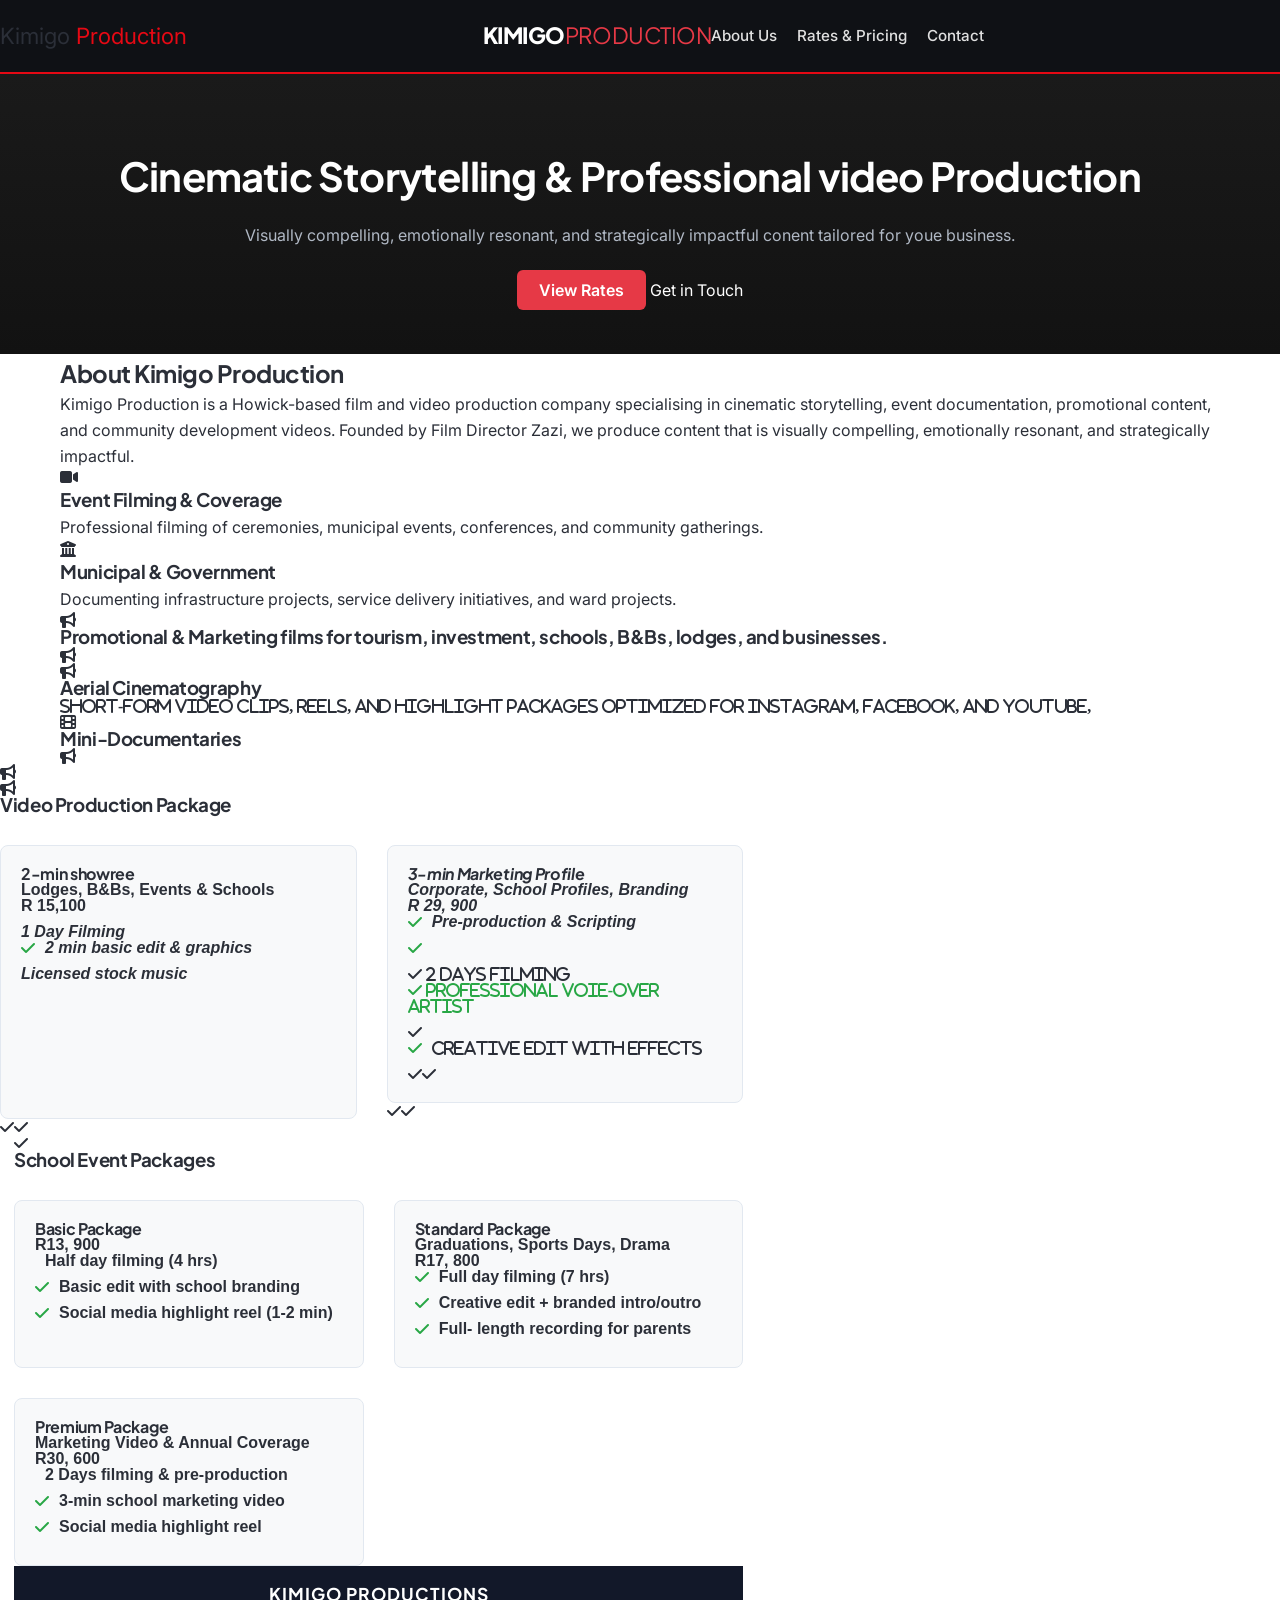
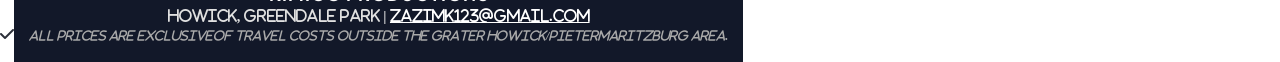
==== index.html @ 93d57f3b "initial commit" ====
<! DOCTYPE html>
<html lang="eng">
<head>
    <meta charset="UTF-8">
	<meta name="viewpoint" content="width=device-width, initial-scale=1.0">
	<title>Kimigo Production Film & Video Services</title>
	<!-- Google Fonts & Font Awesome Icons -->
	<link href="https://fonts.googleapis.com/css2?family=Inter:wght@300;400;600;700&family=Plus+Jakarta+Sans:wght@600;700;800&display=swap" rel="stylesheet">

	<link rel="stylesheet" href="https://cdnjs.cloudflare.com/ajax/libs/font-awesome/6.4.0/css/all.min.css">
	<link rel="stylesheet" href="style.css">
</head>
<body>

	<!-- Header / Navigation -->
	<header class="navbar">
		<div class"logo">
			<a href="index.html" style="color: color:#fff; font-weight; font-size:1.4rem; text-decoration:none;">Kimigo <span style="color:#e50914;">Production</span</a>
		</div>
		<div class="container nav-container">
			<a href="#" class="logo">KIMIGO<span>PRODUCTION</span></a>
			<nav>
				<ul class="nav-links">
					<li><a href="#about">About Us</a></li>
					<li><a href="rates.html">Rates & Pricing</a></li>
					<li><a href="#contact.html">Contact</a></li>
				</ul>
			</nav>
		</div>
	</header>
	<!-- HERO SECTION -->
	<section class="hero-section">
		<div class="container hero-content">
			<h1>Cinematic Storytelling & Professional video Production</h1>
			<p>Visually compelling, emotionally resonant, and strategically impactful conent tailored for youe business.</p>
			<div class="hero-btns">
				<a href="#pricing" class="btn-primary">View Rates</a>
				<a href="#contant" class="btn-secondary">Get in Touch</a>
			</div>
		</div>
	</section>
	
	<!-- 1. ABOUT SECTION (Company Intro & Capabilities) -->
	<section id="about" class="about-section">
		<div class="container">
			<div class="about-header">
				<h2>About Kimigo Production</h2>
				<p class="lead">Kimigo Production is a Howick-based film and video production company specialising in cinematic storytelling, event documentation, promotional content, and community development videos. Founded by Film Director Zazi, we produce content that is visually compelling, emotionally resonant, and strategically impactful.</p>
			</div>
			
			<div class="capabilities-grid">
				<div class="cap-card">
				<i class ="fa-solid fa-video"></i>
				<h3>Event Filming & Coverage</h3>
				<p>Professional filming of ceremonies, municipal events, conferences, and community gatherings.</p>
			</div>
			<div class="cap-card">
				<i class="fa-solid fa-building-columns"></i>
				<h3>Municipal & Government</h3>
				<p>Documenting infrastructure projects, service delivery initiatives, and ward projects.</p>
			</div>
			<div class="cap-card">
				<i class="fa-solid fa-bullhorn"</i>
				<h3>Promotional & Marketing films for tourism, investment, schools, B&Bs, lodges, and businesses.</p>
			</div>
			<div class="cap-card">
				<i class="fa-solid fa-drone"></i>
				<h3>Aerial Cinematography</h3>
				<p>Short-form video clips, reels, and highlight packages optimized for Instagram, Facebook, and YouTube,</p>
			</div>
			<div class="cap-card">
				<i class="fa-solid fa-film"></i>
				<h3>Mini-Documentaries</h3>
				<p<Storytelling content highlighting community initiative, causes, and organisations.</p>
			</div>
			</div>
		</div>
	</section>
	
	
		
		<!-- Video Production Packages -->
		<div class="pricing-category">
		<h3>Video Production Package</h3>
		<div class="package-grid">
			<div class="pkg-card">
				<h4>2-min showree</h4>
				<p class="pkg-subtitle">Lodges, B&Bs, Events & Schools</p>
				<p class="pkg-price">R 15,100</p>
				<ul>
					<li><i class"fa-solid fa check"></li> 1 Day Filming</li>
					<li><i class="fa-solid fa-check"></i> 2 min basic edit & graphics</li>
					</li><i class"fa-solid fa-check"></i> Licensed stock music</li>
				</ul>
			</div>
			
			<div class="pkg-card featured">
				<span class="badge">Popular</span>
				<h4>3-min Marketing Profile</h4>
				<p class="pkg-subtitle">Corporate, School Profiles, Branding</p>
				<p class="pkg-price">R 29, 900</p>
				<ul>
					<li><i class="fa-solid fa-check"></i> Pre-production & Scripting</li>
					<li><i class="fa-solid fa-check"></li> 2 Days Filming</li>
					<li><i class="fa solid fa-check"</i> Professional voie-over artist</li>
					<li><i class="fa solid fa-check"></i> Creative edit with effects</li>
				</ul>
			</div>
		</div>
		</div>
		
		<!-- School Packages -->
		<div class="pricing-category">
			<h3>School Event Packages</h3>
			<div class="package-grid">
				<div class="pkg-card">
				<h4>Basic Package</h4>
				<p class="pkg-subtitle"Assemblies, Prize-givings, concerts</p>
				<p class="pkg-price">R13, 900</p>
				<ul>
					<li><i class"fa-solid fa-check"></i> Half day filming (4 hrs)</li>
					<li><i class="fa-solid fa-check"></i> Basic edit with school branding</li>
					<li><i class="fa-solid fa-check"></i> Social media highlight reel (1-2 min)</li>
				</ul>
			</div>
			<div class="pkg-card">
				<h4>Standard Package</h4>
				<p class="pkh-subtitle">Graduations, Sports Days, Drama</p>
				<p class="pkg-price">R17, 800</p>
				<ul>
					<li><i class="fa-solid fa-check"></i> Full day filming (7 hrs)</li>
					<li><i class="fa-solid fa-check"></i> Creative edit + branded intro/outro</li>
					<li><i class="fa-solid fa-check"></i> Full- length recording for parents</li>
				</ul>
			</div>
			<div class="pkg-card">
				<h4>Premium Package</h4>
				<p class="pkg-subtitle">Marketing Video & Annual Coverage</p>
				<p class="pkg-price">R30, 600</p>
				<ul>
					<li><i class"fa-solid fa-check"></i>2 Days filming & pre-production</li>
					<li><i class="fa-solid fa-check"></i> 3-min school marketing video</li>
					<li><i class="fa-solid fa-check"></i> Social media highlight reel</li>
				</ul>
			</div>
		</div>
		</div>
		
		</div>
	</section>
	
	<footer>
		<footer class="site-footer">
			<div class="footer-container">
				<h3 class="footer-title">KIMIGO PRODUCTIONS</h3>
				<p class="footer-details">Howick, Greendale Park | <a href="mailto:zazimk123@gmail.com">zazimk123@gmail.com</a></p>
				<p class="footer-disclaimer">
					<em>All prices are exclusiveof travel costs outside the grater Howick/Pietermaritzburg area.</em>
				</p>
			</div>
	</footer>
	<script>
	<!-- Javascript -->
	// Get modal elements
	const modal = document.getElementById("contactModal");
	const btn = document.getElementById("contactBtn");
	const closeBtn = document.getElementById("closeBtn");
	
	// Open modal on click
	btn.addEventListener("click", function(event) {
		event.preventDefault(); // Prevent default link action
		modal.style.display = "block";
	});
	
	// Close moda when clicking (X)
	closeBtn.addEventListener("click", function() {
		modal.style.display = "none";
	});
	
	// Close modal when clicking anywhere outside the modal content box
	window.addEventListener("click", function(event) {
		if (event.target ===modal) {
			modal.style.display = "none";
		}
	});
	</script>
	<script>
	<!-- trigger button / link in navigation -->
	<div id="contactModal" class="modal">
		<div class="modal-content">
			<span class"close-btn" id="closeBtn">&times;</span>
			
			<h2>Get in Touch</h2>
			<p>Ready to bring your
	

	
</body>
</html>
---- style.css ----
/*============================================================================
  GLOBAL STYLES & FONTS
  ============================================================================*/
:root {
	--bg-dark: #0f1115;
	--bg-light: #f8f9fa;
	--text-main: #2b2f38;
	--text-muted: #6c757d;
	--primary-color: #e63946;
	--primary-hover: #c82333;
	--border-color: #e2e8f0;
}
* {
	margin: 0;
	padding: 0;
	box-sizing: border-box;
}
body {
	font-family: 'Inter', -apple-system, BlinkMacSystemFont, "Segeo UI", Roboto, sans-serif;
	color: var(--text-main);
	background-color: #ffffff;
	line-height: 1.6;
	text-transform: none !important; /* Fixes forced ALL-CAPS font issue */
}
h1, h2, h3, h4, .logo {
	font-family: 'Plus Jakarta Sans', sans-serif;
	letter-spacing: -0.02em;
	text-transform: none !important;
}
p, li, td, input, textarea, button {
	text-transform: none !important;
}
ul {
	list-style: none; /* Removes standard browser bullet points */
	pedding-left: 0;
}
.container {
	max-width: 1200px;
	margin: 0 auto;
	padding: 0 20px;
}
a {
	text-decoration: none;
	color: inherit;
}

/*=======================================================================
  HEADER & NAVIGATION
  
=======================================================================*/
header {
	background-color: #1a1a1a;
	padding: 18px 40px;
	border-bottom: 2px solid #e50914;
	position: sticky;
	top: 0;
	z-index: 100;
	display: flex;
	justify-content: space-between;
	align-items: center;
}
nav ul {
	list-style: none;
	margin: 0;
	padding: 0;
	display: flex;
	gap: 30px;
}
nav a {
	color: #ffffff;
	text-decoration: none;
	font-weight: bold;
	font-size: 1.1rem;
	transition: color 0.3s ease;
}
.navbar {
	background-color: var(--bg-dark);
	position: sticky;
	top: 0;
	z-index: 100;
	padding: 18px 0;
}
nav a hover, nav a.active {
	color: #e50914;
}
.nav-container {
	display: flex;
	justify-content: space-between;
	align-items: center;
}
.logo {
	font-size: 1.4rem;
	font-weight: 800;
	color: #ffffff;
}
.logo span {
	color: var(--primary-color);
	font-weight: 400;
}
.nav-links {
	display: flex;
	list-style: none;
	gap: 20px;
}
.nav-links a {
	color: #e0e0e0;
	font-weight: 500;
	font-size: 0.95rem;
}
.nav-links a:hover {
	color: var(--primary-color);
}
.btn-primary {
	background-color: var(--primary-color);
	color: #ffffff !important;
	padding: 10px 22px;
	border-radius: 6px;
	font-weight: 600;
}
/*==============================================
  HERO SECTION & VALUE SECTIONS
  ==============================================*/
.hero-section {
	background: linear-gradient(180deg, #1a1a1a 0%, #121212 100%);
	color: #ffffff;
	padding: 70px 30px 50px 10px;
	text-align: center;
}
.hero-section h1 {
	font-size: 2.8rem;
	color: #ffffff;
	margin-bottom: 15px;
}
.here-section p {
	font-size: 1.2rem;
	color: #aaa;
	max-width: 600px;
	margin: 0 auto 30 auto;
}
.hero-content h1 {
	font-size: 2.5rem;
	margin-bottom: 15px;
}
.hero-content p {
	color: #b0b8c4;
	font-sized: 1.1rem
	margin-bottom: 25px;
}
.hero-btns {
	margin-top: 30px;
}
.scroll-btn {
	display: inline-block;
	background-color: transparent;
	color: #e50914;
	border: 2px solid #e50914;
	padding: 10px 22px;
	text-decoration: none;
	font-weight: bold;
	transition: all 0.3s ease;
}
.stroll-btn:hover {
	background-color: #e50914;
	color: #ffffff;
}
.value-section {
	max-width: 1100px;
	margin: 60px auto;
	padding: 0 20px;
	display: flex;
	flex-wrap: wrap;
	gap: 20px;
	justify-content: center;
}

/*==================================================
  TABLES & CARDS
  ==================================================*/
.pricing-section {
	padding: 700px 0;
	background-color: var(--bg-light);
}
.table-wrapper {
	backgound: #ffffff;
	border-radius: 8px;
	overflow: hidden;
	border: 1px solid var(--border-color)
	margin-top: 20px;
	box-shadow: 0 10px 30px rgba(0,0,0,0.05)
}
.pricing-table {
	width: 100%
	border-collapse: collapse;
	text-align: left;
}
.pricing-table th {
	background-color: var(--bg-dark);
	color: #ffffff;
	padding: 16px 20px;
	font-weight: 600;
}
.pricing-table td {
	padding: 14px 18px;
	border-bottom: 1px solid var(--border-color);
}
.package-grid {
	display: grid;
	grid-template-columns: repeat(auto-fit, minmax(300px, 1fr));
	gap: 30px;
	margin-top: 30px;
}
.pkg-card {
	font-family: Arial;
	border: 1px solid var(--border-color);
	border-radius: 8px;
	padding: 20px;
	background-color: var(--bg-light);
	color: var(--text-main)
}
.pkg-card ul li {
	display: flex;
	align-items: center;
	gap: 10px;
	margin-bottom: 10px;
}
.pkg-card ul li i {
	color: #28a745;
}
.contact-form {
	display: flex;
	flex-direction: column;
	gap: 20px;
	margin-top: 20px;
}
.contact-form input,
.contact-form textarea {
	width: 100%;
	padding: 14px 18px;
	border: 1px solid var(--border-color);
	border-radius: 6px;
	font-family: inherit;
	font-sized: 0.95rem;
	transition: var(--transition-fast);
}
.contact-form input:focus,
.contact-form text area:focus {
	outline: none;
	border-color: var(--primary-color);
	box-shadow: 0 0 0 3px rgba(230, 57, 70, 0.15);
}
/*=====================================================
  FOOTER
  =====================================================*/
.site-footer {
	background-color: #121829; /* Dark navy background matching the document */
	color: #ffffff;
	text-align: center;
	padding: 20px 15px;
	width: 100%;
}
.footer-container {
	max-width: 900px;
	margin: 0 auto;
}
.footer-title {
	font-weight: 700;
	font-size: 1.1rem;
	letter-spacing: 1px;
	margin-bottom: 6px;
	text-transform: uppercase;
	color: #ffffff;
}
.footer-details {
	font-size: 0.9rem;
	margin-bottom: 6px;
	color: #e0e0e0;
}
.footer-details a {
	color: #ffffff;
	text-decoration: underline;
}
.footer-disclaimer {
	font-size: 0.75rem;
	color: #aaaaaa;
	margin: 0;
}
*/ Modal Background Overlay */
.modal {
	display: none; /* hidden by default */
	position: fixed;
	z-index: 1000;
	left: 0;
	top: 0;
	width: 100%;
	height: 100%;
	background-color: rgba(0, 0, 0, 0.7);
	overflow: auto;
}
/* Modal Content Box */
.modal-content {
	background-color: #ffffff;
	margin: 5% auto;
	border-radius: 8px;
	width: 90%;
	max-width: 500px;
	position: relative;
	box-shadow: 0 5px 15px rgba(0, 0, 0, 0.3);
	color: #333333;
}
/* Close Button (X) */
.close-btn {
	position: absolute;
	right: 15px;
	top: 10px;
	font-size: 28px;
	font-weight: bold;
	color: #aaa;
	cursor: pointer;
}

.close-btn:hover {
	color: #000;
}

/* Form Layout Styles */
.form-group {
	display: block;
	margin-bottom: 15px;
	font-weight: bold;
}

.form-group input,
.form-group select,
.form-group textarea {
	width: 100%;
	padding: 8px;
	box-sizing: border-box;
	border: 1px solid #ccc;
	border-raidus: 4px;
}

.summit-btn {
	background-color: #007bff;
	color: white;
	padding: 10px 15px;
	border-radius: 4px;
	cursor: pointer;
	width: 100%;
	font-size: 16px;
}

.submit-btn:hover {
	background-color: #0056b3;
}
/*=========================================
  CONTACT PAGE STYLES
  =========================================*/
  
 /* Main Cointainer Layout */
.contact-container {
	width: 100%;
	margin: 40px auto;
	padding: 30px;
	background-color: #1a1a1a;
	border-radius: 10px;
	box-shadow: 0 4px 15px rgba(0, 0, 0, 0.5);
	color: #ffffff;
}

.contact-container p {
	color: #ccc;
	font-size: 1rem;
	margin-bottom: 25px;
}

/* Company Information Box */
.company-info {
	background-color: #262626;
	padding: 20px;
	border-radius: 8px;
	margin-bottom: 30px;
	border-left: 4px solid #e50914;
}

.company-info h2 {
	font-size: 1.4rem;
	margin-top: 0;
	margin-bottom: 12px;
	color: #fff;
}
.company-info p {
	margin: 8px 0;
	color: #ddd;
}
.form-group {
	margin-bottom: 20px;
}
.form-group label {
	display: block;
	margin-bottom: 8px;
	font-weight: 600;
	color: #ddd;
}

.form-group input,
.form-group select,
.form-group textarea {
	width: 100%;
	padding: 12px;
	background-color: #333333;
	border: 1px solid #444444;
	border-radius: 5px;
	color: #ffffff;
	font-size: 1rem;
	box-sizing: border-box;
}
.form-group input:focus,
.form-group select:focus,
.form-group text:focus {
	outline: none;
	border-color: #e50914;
	background-color: #3d3d3d;
}

/* Submit Button */
.contact-form button[type="submit"] {
	background-color: #e50914;
	color: #ffffff;
	padding: 12px 25px;
	border: none;
	border-radius: 5px;
	font-size: 1rem;
	font-weight: bold;
	cursor: pointer;
	transition: background-color 0.3s ease;
	width: 100%;
}
.contact-form button[type="submit"]: hover {
	background-color: #b20710;
}
/*=========================================
  RATES & PRICING PAGE STYLES
  =========================================*/
.pricing-container {
	width: 100%;
	margin: 40px auto;
	padding: 0 20px;
	text-align: center;
	color: #ffffff
	box-sizing: border-box
}
.pricing-container h1 {
	font-size: 2.5rem;
	margin-bottom: 5px;
}
.pricing-container .subtitle {
	color: #aaa;
	margin-bottom: 40px;
}
/*Pricing Grid Layout */
.pricing-grid {
	display: flex;
	flex-wrap: wrap;
	gap: 25px;
	justify-content: center;
}
/* Pricing Cards */
.price-card {
	background-color: #1a1a1a;
	border: 1px solid #333;
	border-radius: 10px;
	padding: 30px 20px;
	width: 300px;
	position: relative;
	display: flex;
	flex-direction: column;
	justify-content: space-between;
	transition: transform 0.3s ease, border-color 0.3s ease;
}
.price-card:hover {
	transform: translateY(-8px);
	border-color: #e50914;
}
.price-card.featured {
	border: 2px solid £e50914;
	background-color: #222222;
}
.badge {
	position: absolute;
	top: -12px;
	left: 50%;
	transform: translateX(-50%);
	background-color: #e50914;
	color: #fff;
	padding: 4px 12px;
	font-size: 0.8rem;
	font-weight: bold;
	border-radius: 12px;
	text-transform: uppercase;
}
.price-card .price {
	font-size: 2rem;
	font-weight: bold;
	color: #e50914
	margin-bottom: 15px;
}
.price-card .price {
	font-size: 2rem;
	font-weight: bold;
	color: #e50914;
	margin-bottom: 20px;
}
.price-card ul {
	list-style: none;
	padding: 0;
	margin: 0 0 25px 0;
	text-align: left;
}
.price-card ul li {
	padding: 8px 0;
	border-bottom: 1px solid #2a2a2a;
	color: #ccc;
	font-size: 0.95rem;
}
.price-card ul li:last-child {
	border-bottom: none;
}
/* Card Button */
.price-card .btn {
	display: inline-block;
	background-color: #e50914;
	color: #fff;
	text-decoration: none;
	padding: 10px 20px;
	border-radius: 5px;
	font-weight: bold;
	transition: background-color 0.3s ease;
}
.price-card .btn:hover {
	background-color: £b20710;
}
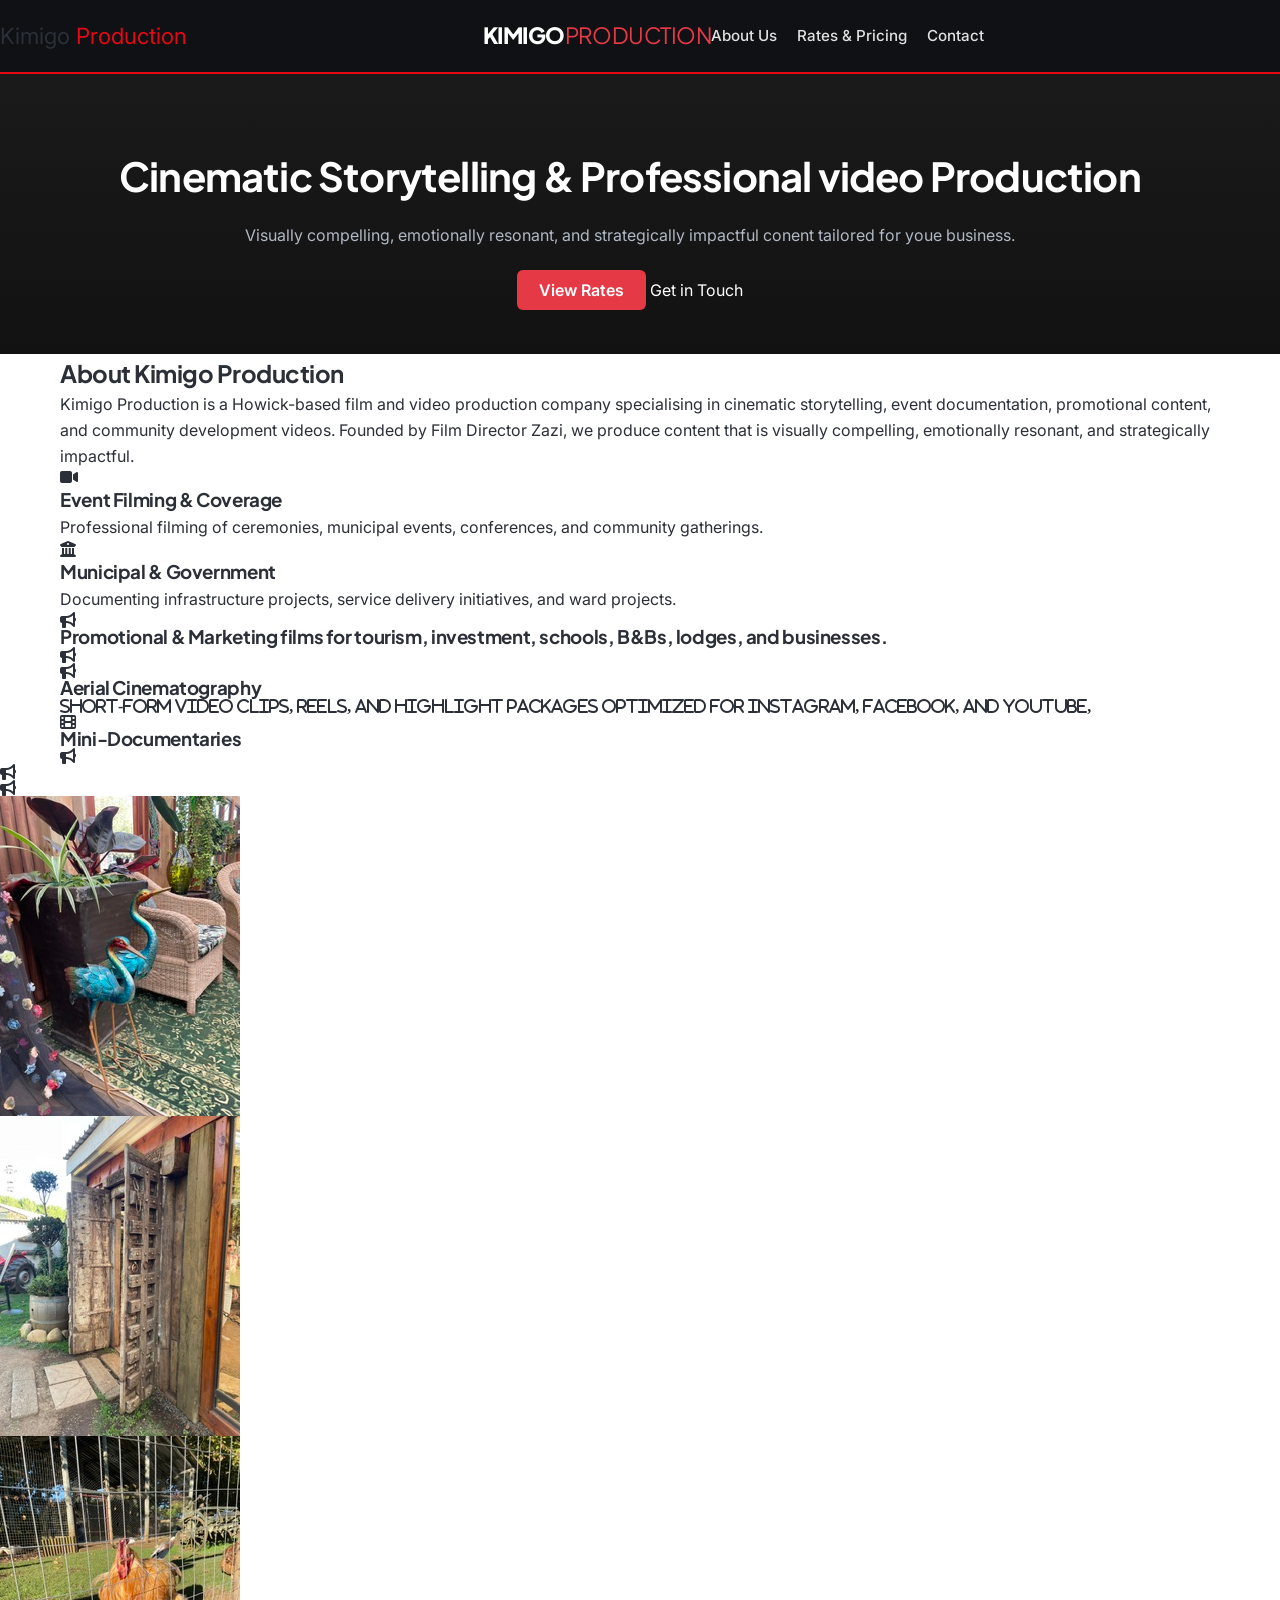
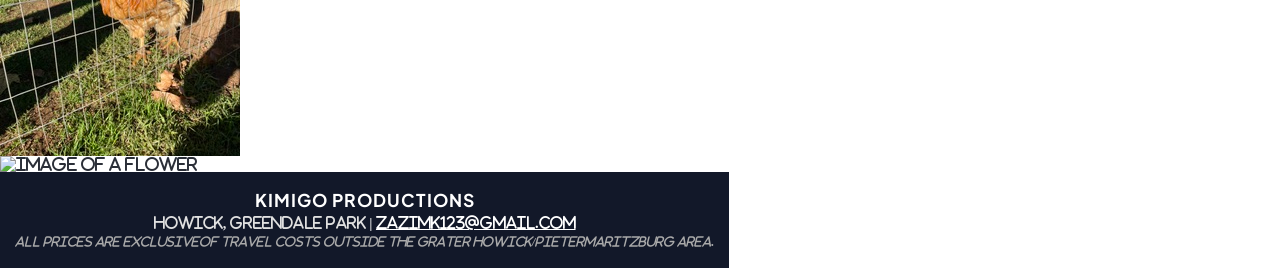
==== commit 623aff0e: "initial" ====
--- a/index.html
+++ b/index.html
@@ -77,78 +77,20 @@
 		</div>
 	</section>
 	
-	
-		
-		<!-- Video Production Packages -->
-		<div class="pricing-category">
-		<h3>Video Production Package</h3>
-		<div class="package-grid">
-			<div class="pkg-card">
-				<h4>2-min showree</h4>
-				<p class="pkg-subtitle">Lodges, B&Bs, Events & Schools</p>
-				<p class="pkg-price">R 15,100</p>
-				<ul>
-					<li><i class"fa-solid fa check"></li> 1 Day Filming</li>
-					<li><i class="fa-solid fa-check"></i> 2 min basic edit & graphics</li>
-					</li><i class"fa-solid fa-check"></i> Licensed stock music</li>
-				</ul>
-			</div>
-			
-			<div class="pkg-card featured">
-				<span class="badge">Popular</span>
-				<h4>3-min Marketing Profile</h4>
-				<p class="pkg-subtitle">Corporate, School Profiles, Branding</p>
-				<p class="pkg-price">R 29, 900</p>
-				<ul>
-					<li><i class="fa-solid fa-check"></i> Pre-production & Scripting</li>
-					<li><i class="fa-solid fa-check"></li> 2 Days Filming</li>
-					<li><i class="fa solid fa-check"</i> Professional voie-over artist</li>
-					<li><i class="fa solid fa-check"></i> Creative edit with effects</li>
-				</ul>
-			</div>
+	<section class="about-photos">
+		<div class="photo-block">
+			<img src="image0.jpeg" alt="image of bird statues">
 		</div>
+		<div class="photo-block">
+			<image src="image1.jpeg" alt="image of wooden door">
+		</div>
+		<div class="photo-block">
+			<img src="image2.jpeg" alt="image of a chicken">
+		</div>
+		<div class="photo-block">
+			<img src="imgage3.jpeg" alt="image of a flower">
 		</div>
 		
-		<!-- School Packages -->
-		<div class="pricing-category">
-			<h3>School Event Packages</h3>
-			<div class="package-grid">
-				<div class="pkg-card">
-				<h4>Basic Package</h4>
-				<p class="pkg-subtitle"Assemblies, Prize-givings, concerts</p>
-				<p class="pkg-price">R13, 900</p>
-				<ul>
-					<li><i class"fa-solid fa-check"></i> Half day filming (4 hrs)</li>
-					<li><i class="fa-solid fa-check"></i> Basic edit with school branding</li>
-					<li><i class="fa-solid fa-check"></i> Social media highlight reel (1-2 min)</li>
-				</ul>
-			</div>
-			<div class="pkg-card">
-				<h4>Standard Package</h4>
-				<p class="pkh-subtitle">Graduations, Sports Days, Drama</p>
-				<p class="pkg-price">R17, 800</p>
-				<ul>
-					<li><i class="fa-solid fa-check"></i> Full day filming (7 hrs)</li>
-					<li><i class="fa-solid fa-check"></i> Creative edit + branded intro/outro</li>
-					<li><i class="fa-solid fa-check"></i> Full- length recording for parents</li>
-				</ul>
-			</div>
-			<div class="pkg-card">
-				<h4>Premium Package</h4>
-				<p class="pkg-subtitle">Marketing Video & Annual Coverage</p>
-				<p class="pkg-price">R30, 600</p>
-				<ul>
-					<li><i class"fa-solid fa-check"></i>2 Days filming & pre-production</li>
-					<li><i class="fa-solid fa-check"></i> 3-min school marketing video</li>
-					<li><i class="fa-solid fa-check"></i> Social media highlight reel</li>
-				</ul>
-			</div>
-		</div>
-		</div>
-		
-		</div>
-	</section>
-	
 	<footer>
 		<footer class="site-footer">
 			<div class="footer-container">
--- a/style.css
+++ b/style.css
@@ -539,7 +539,23 @@
 .price-card .btn:hover {
 	background-color: £b20710;
 }
-	
+.full-width-gallery {
+	width: 100%;
+	margin: 40px 0;
+	padding: 0;
+}
+.full-width-photo {
+	width: 100%;
+	margin-bottom: 20px;
+	overflow: hidden;
+}
+.full-width-photo img {
+	width: 100vw;
+	max-width: 100%;
+	height: auto;
+	display: block;
+	object-fit: cover;
+}
 
 	
 	
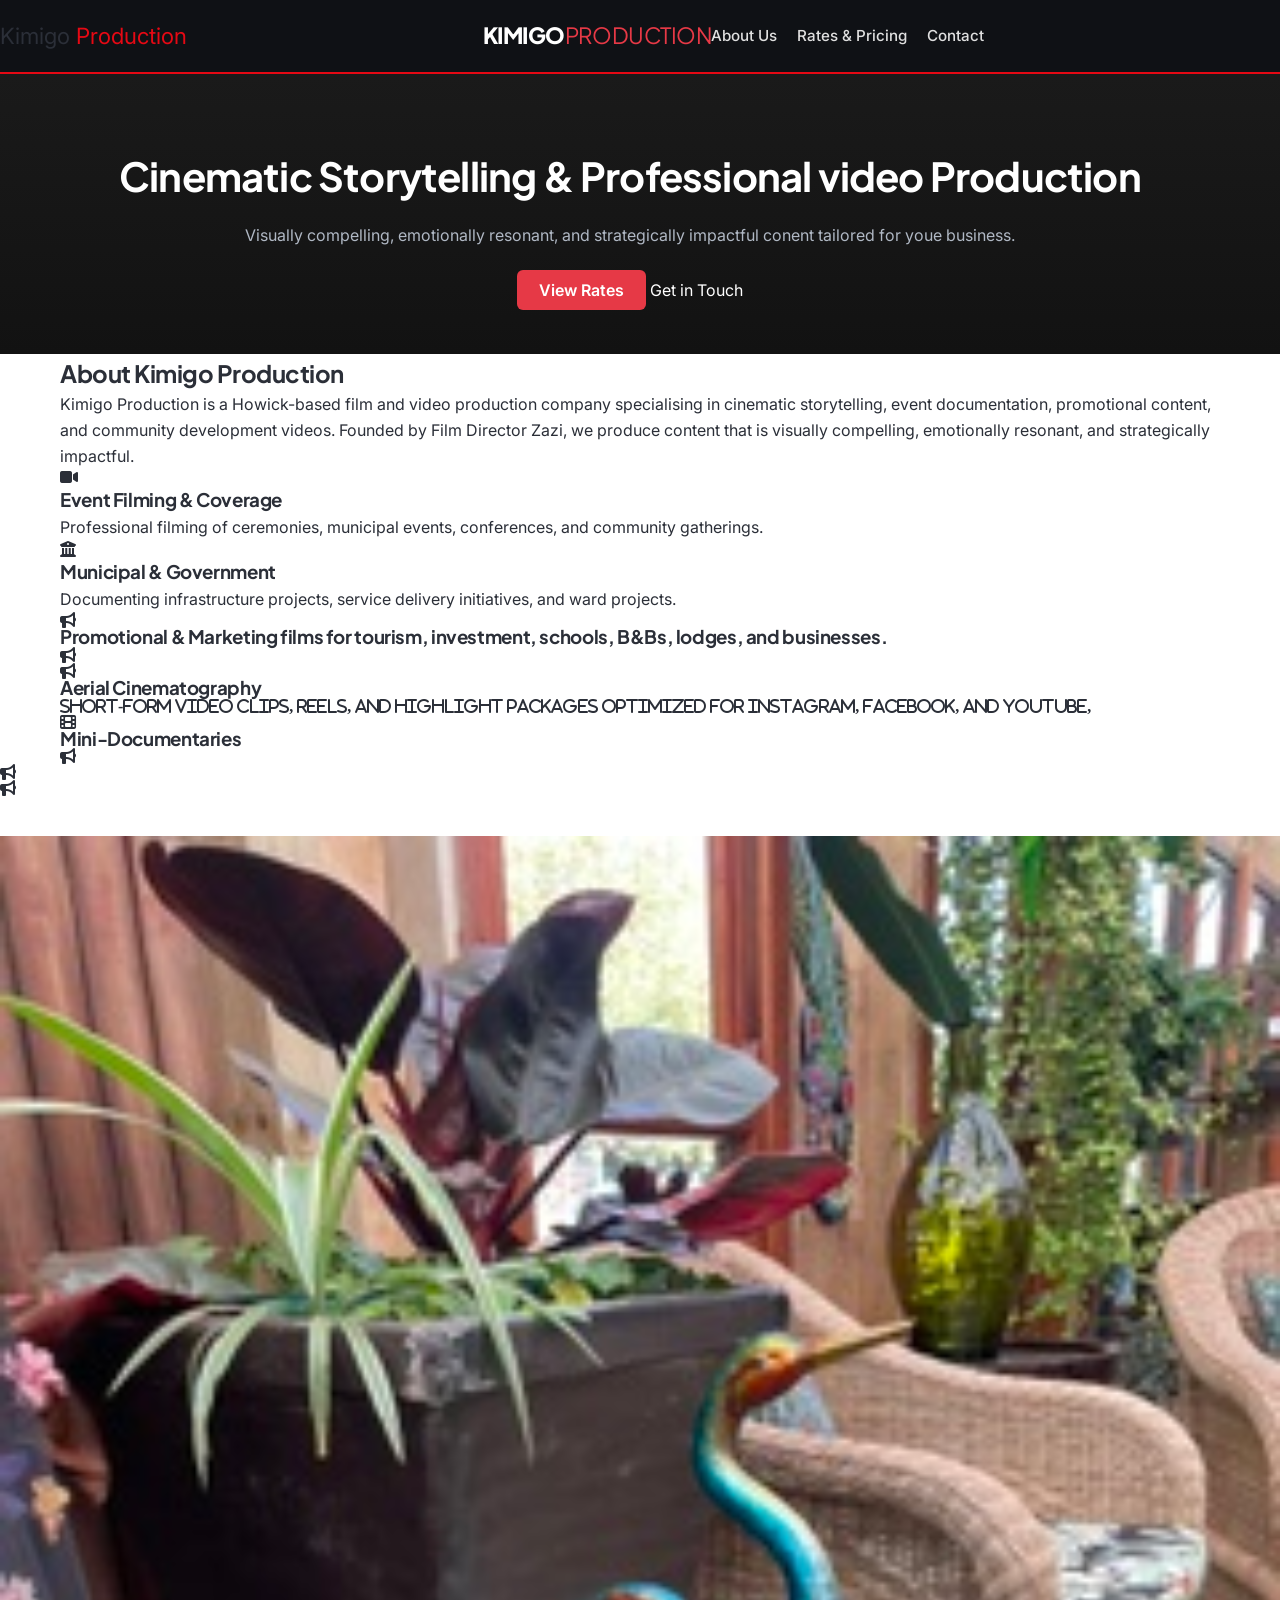
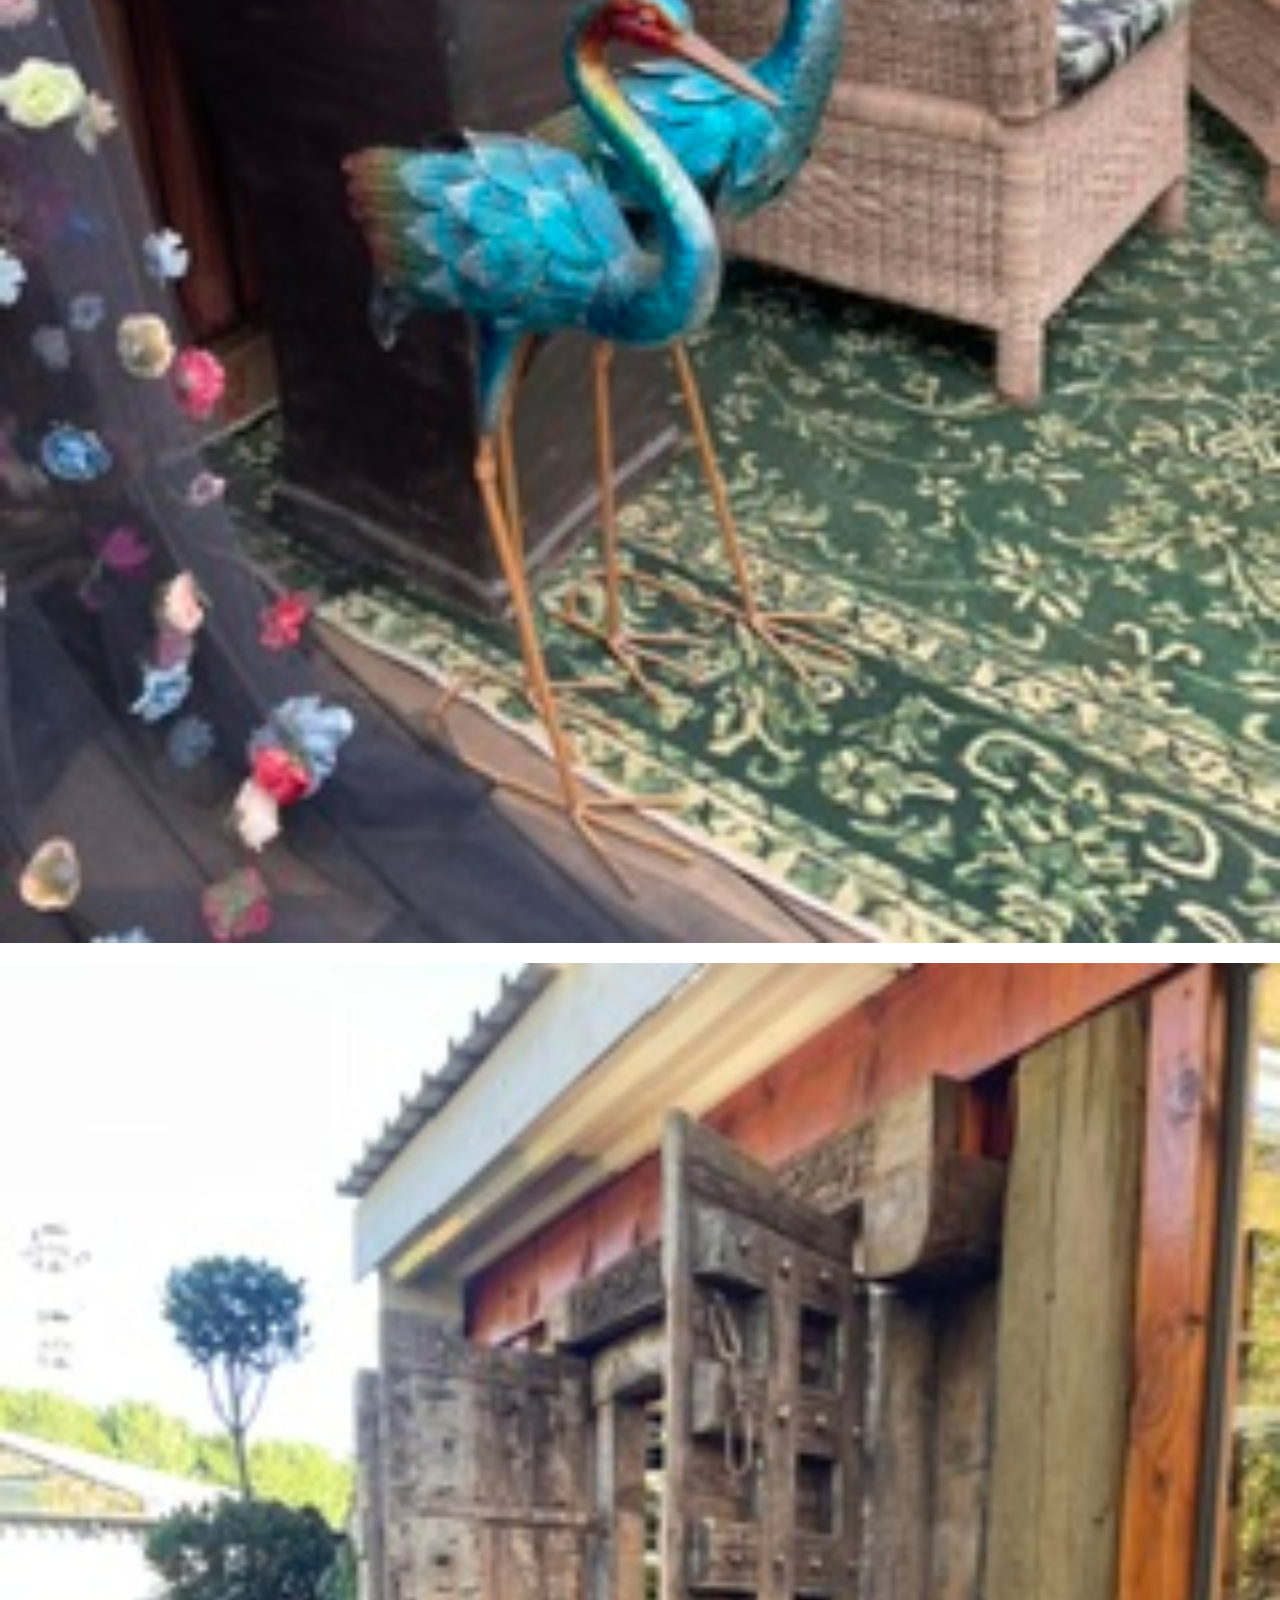
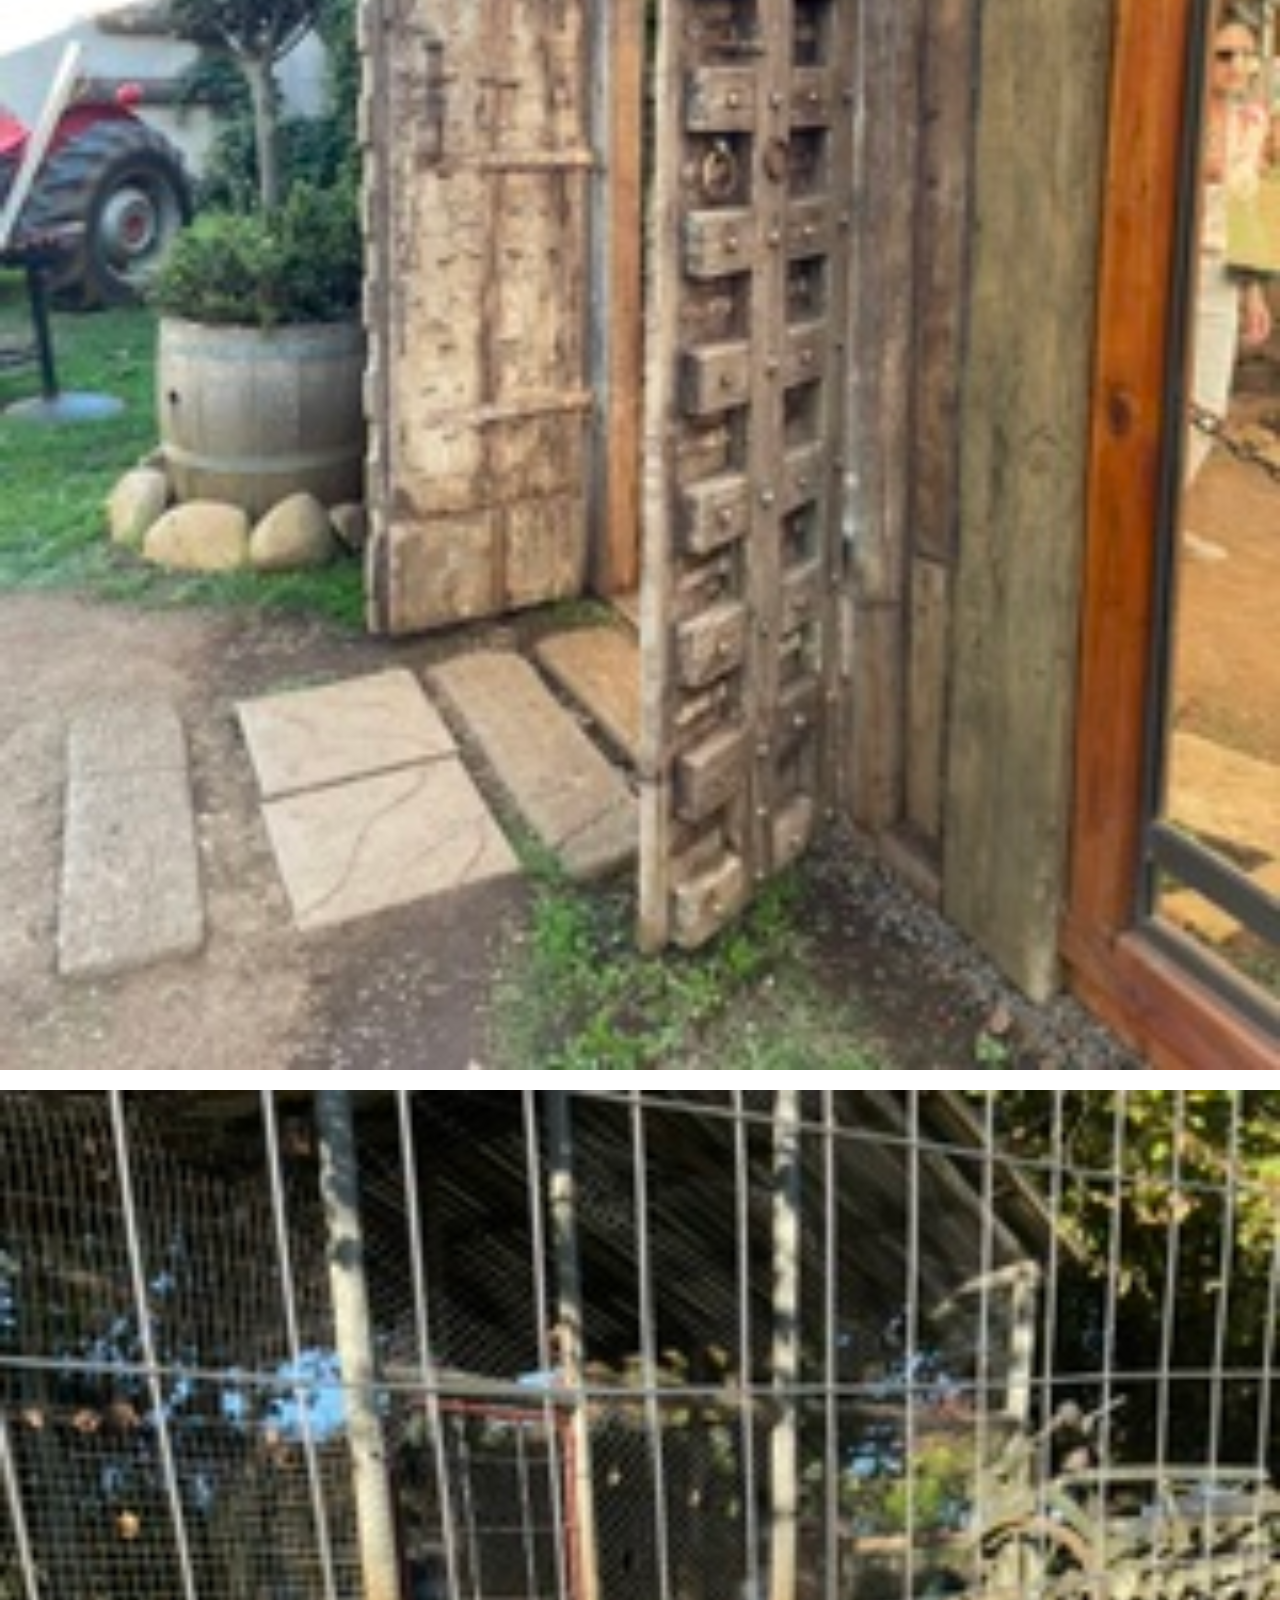
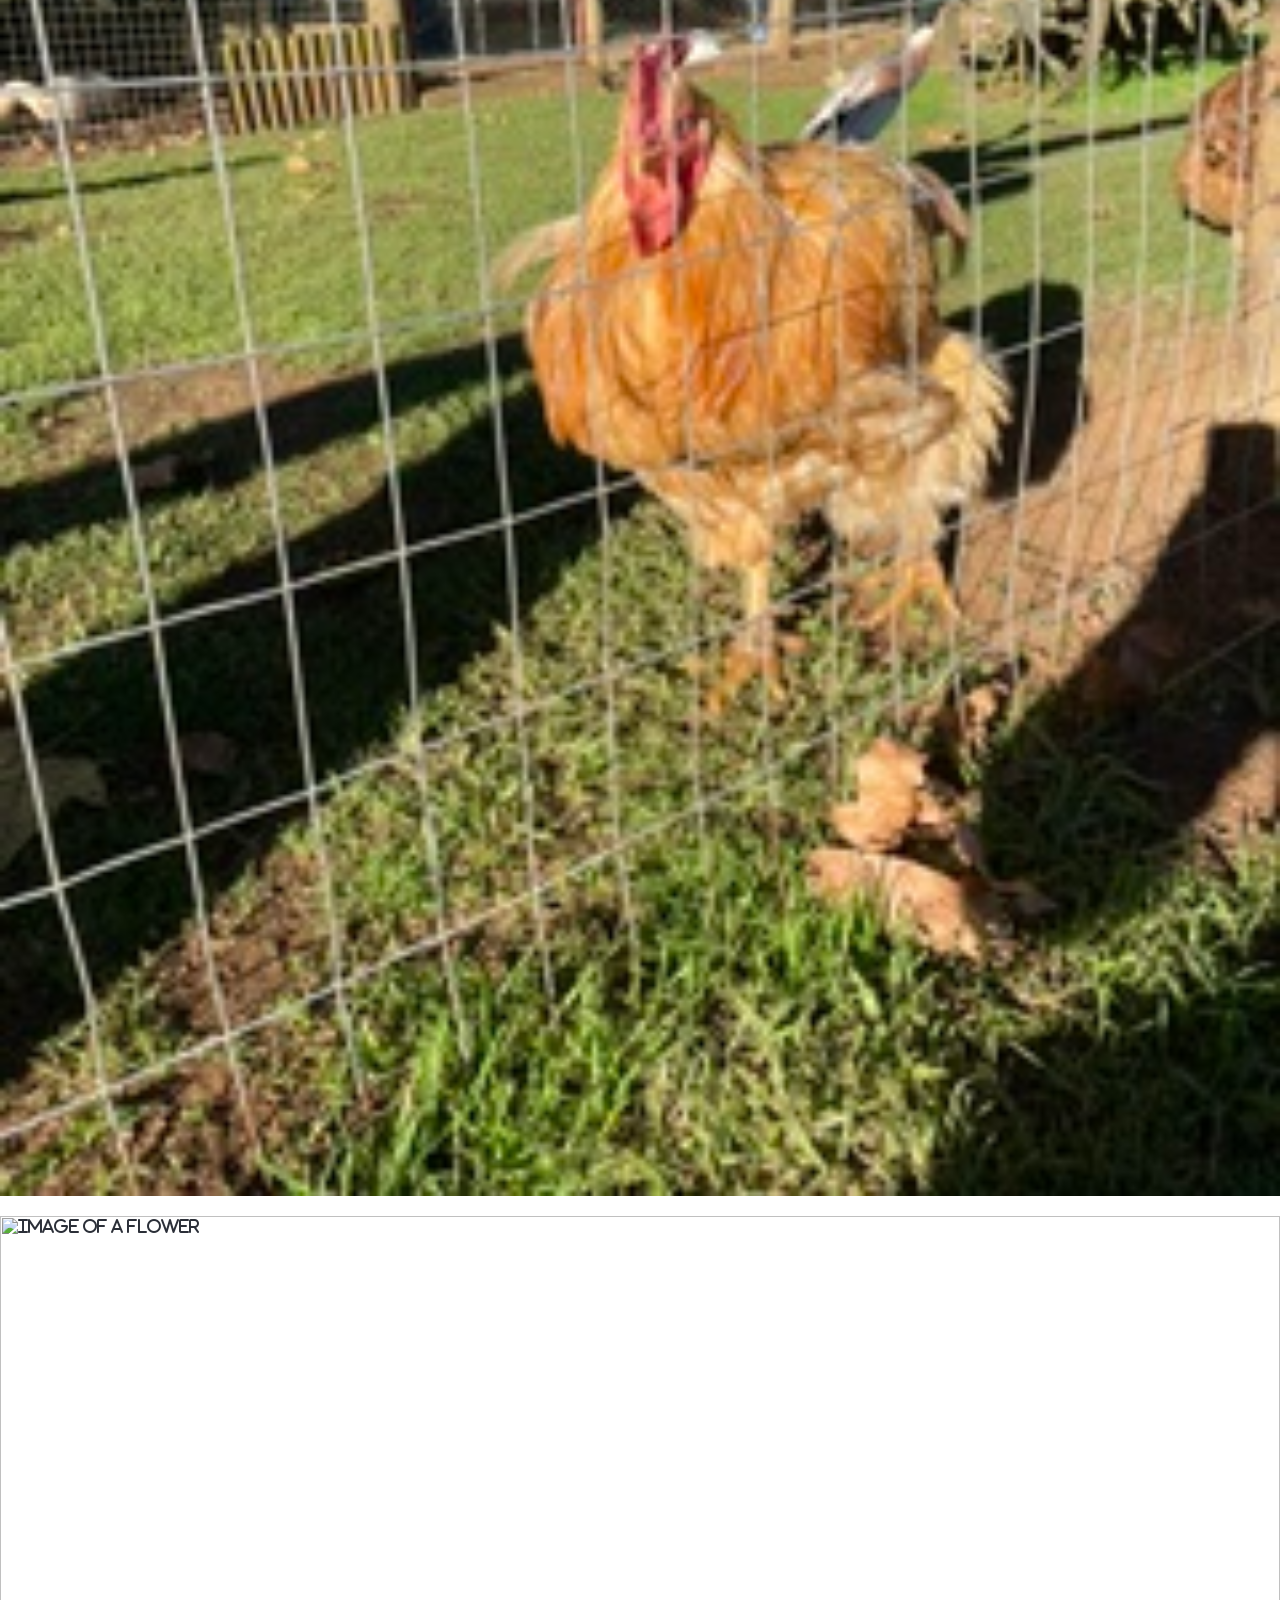
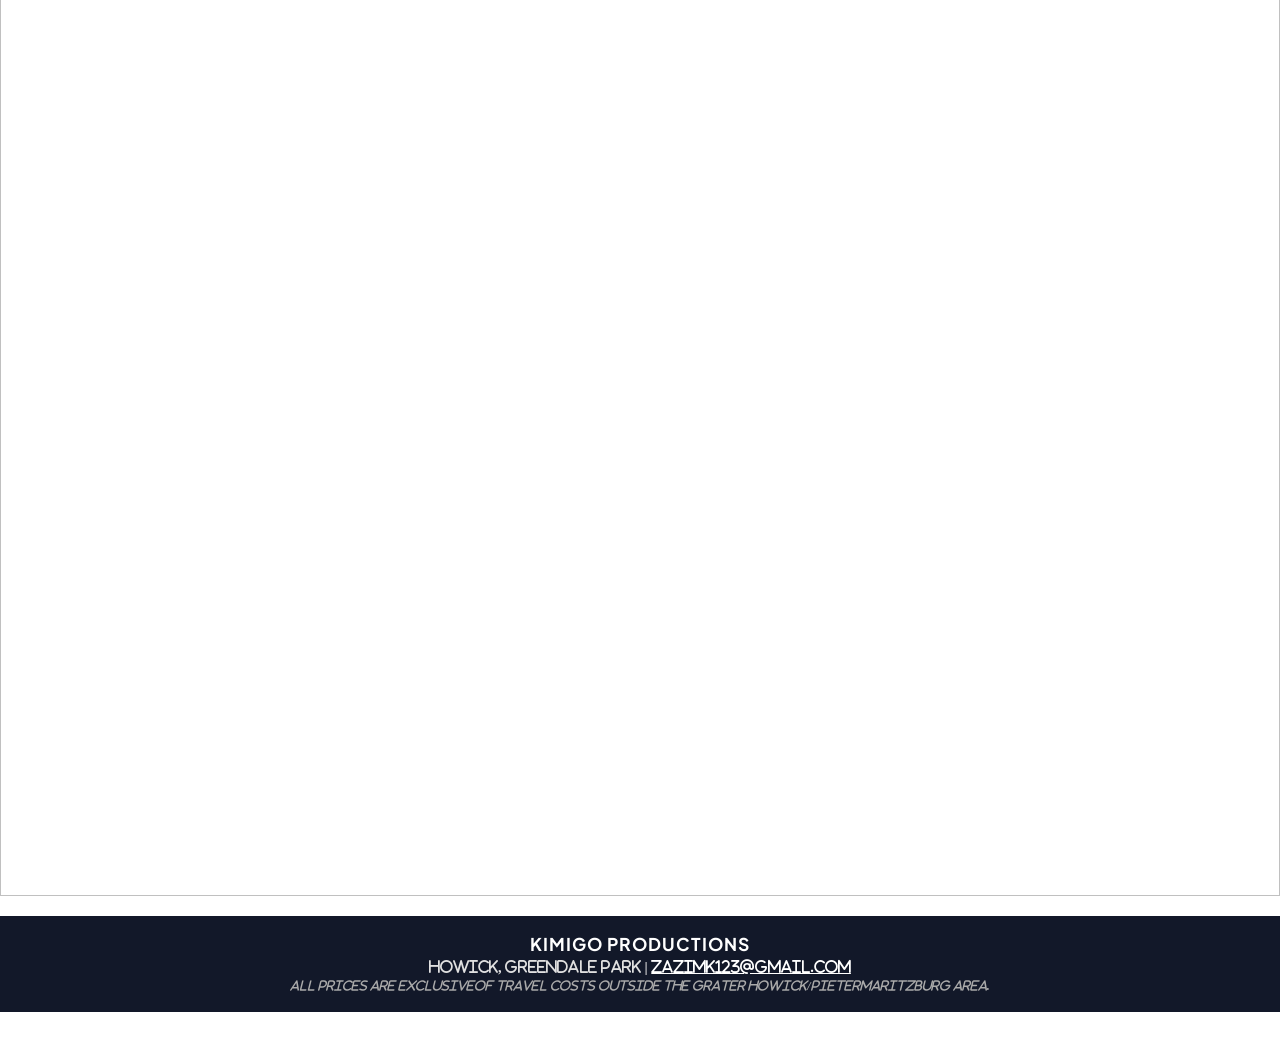
==== commit 5b8e4c0d: "Update index.html" ====
--- a/index.html
+++ b/index.html
@@ -77,17 +77,17 @@
 		</div>
 	</section>
 	
-	<section class="about-photos">
-		<div class="photo-block">
+	<section class="full-width-gallery">
+		<div class="full-width-photo">
 			<img src="image0.jpeg" alt="image of bird statues">
 		</div>
-		<div class="photo-block">
+		<div class="full-width-photo">
 			<image src="image1.jpeg" alt="image of wooden door">
 		</div>
-		<div class="photo-block">
+		<div class="full-width-photo">
 			<img src="image2.jpeg" alt="image of a chicken">
 		</div>
-		<div class="photo-block">
+		<div class="full-width-photo">
 			<img src="imgage3.jpeg" alt="image of a flower">
 		</div>
 		
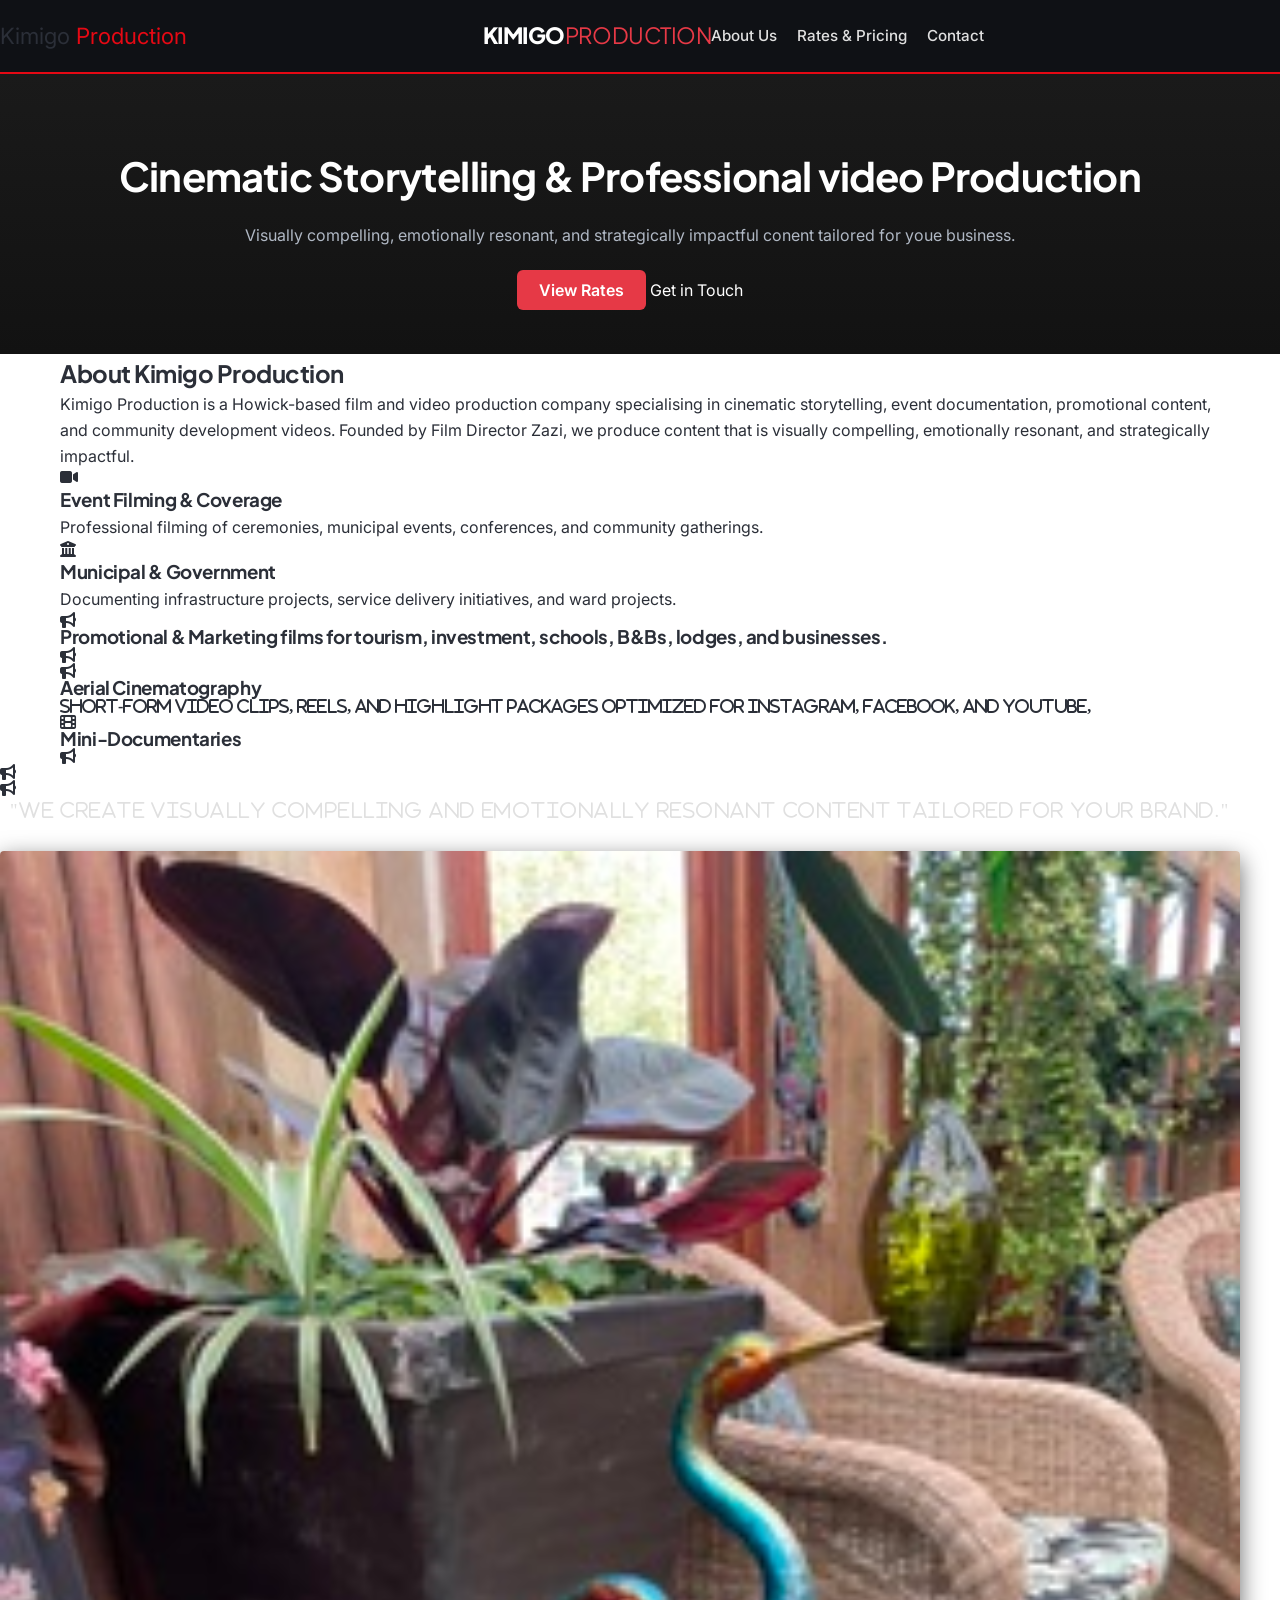
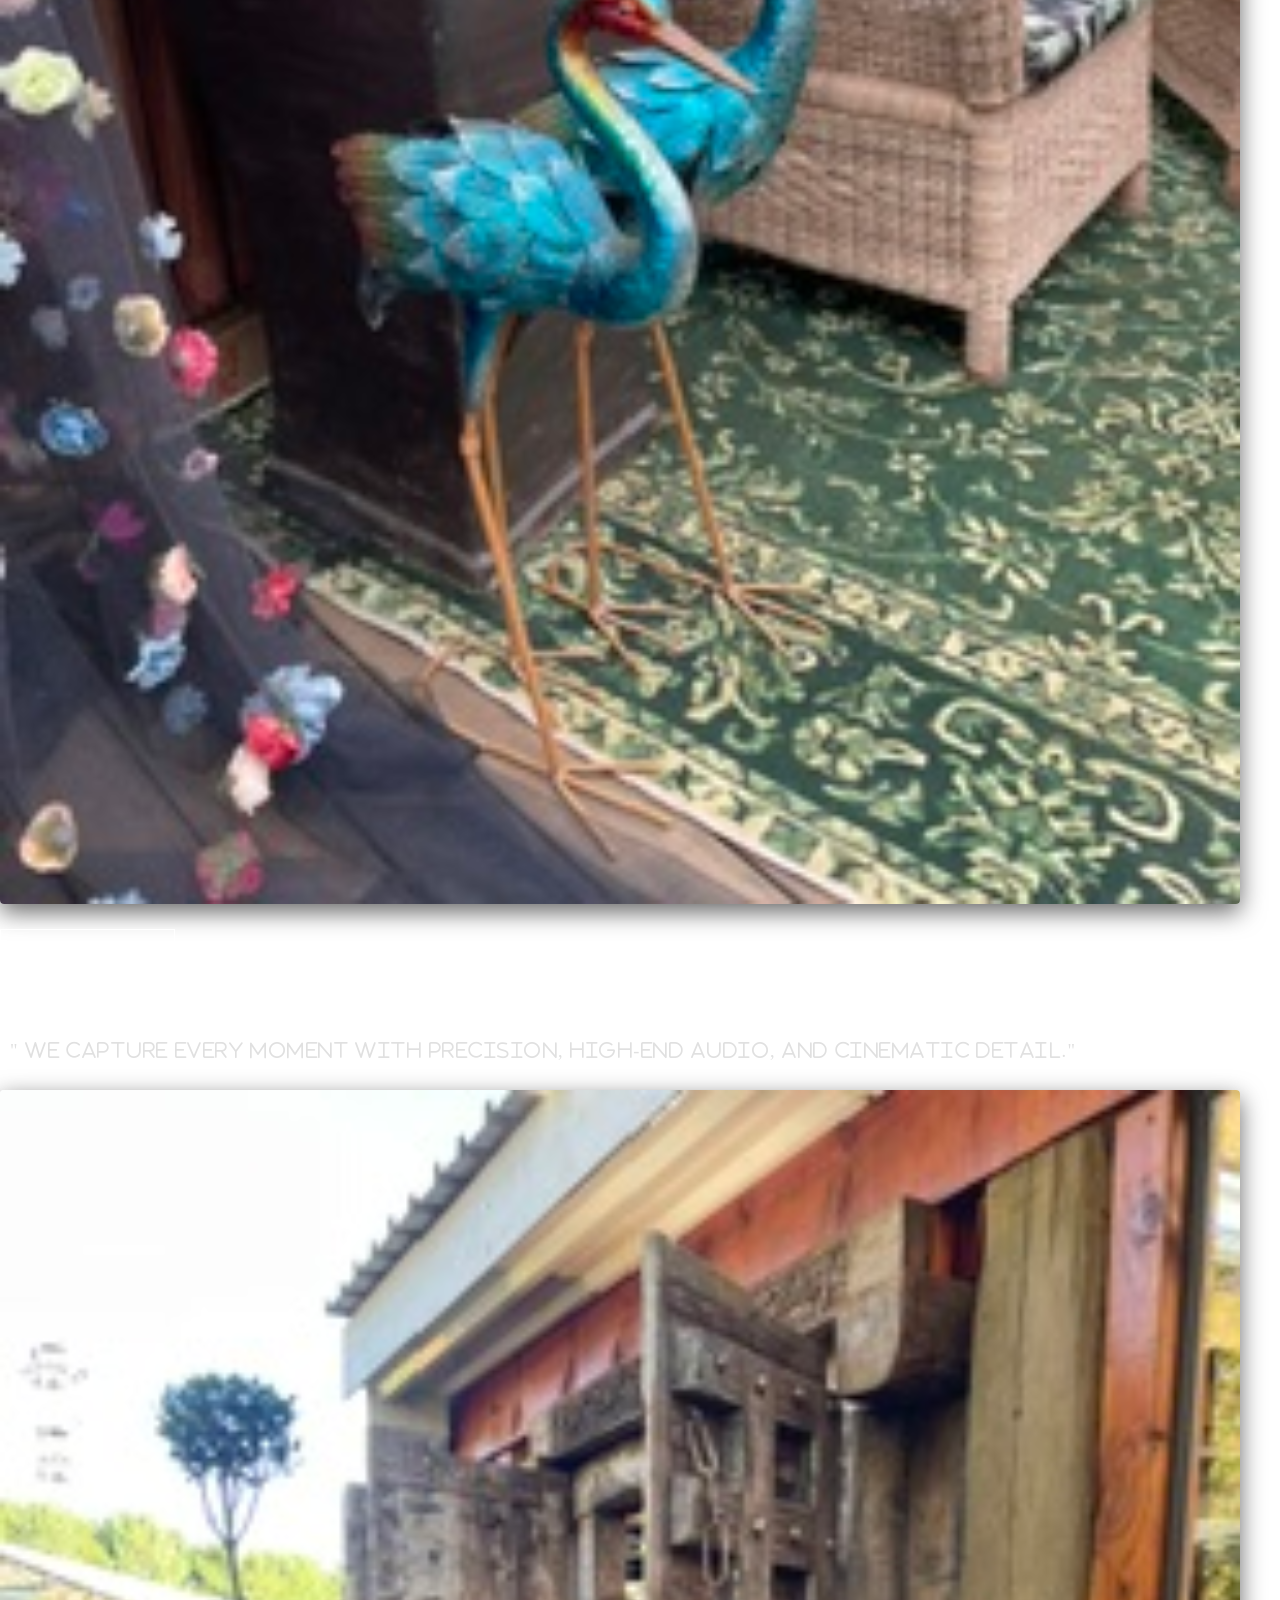
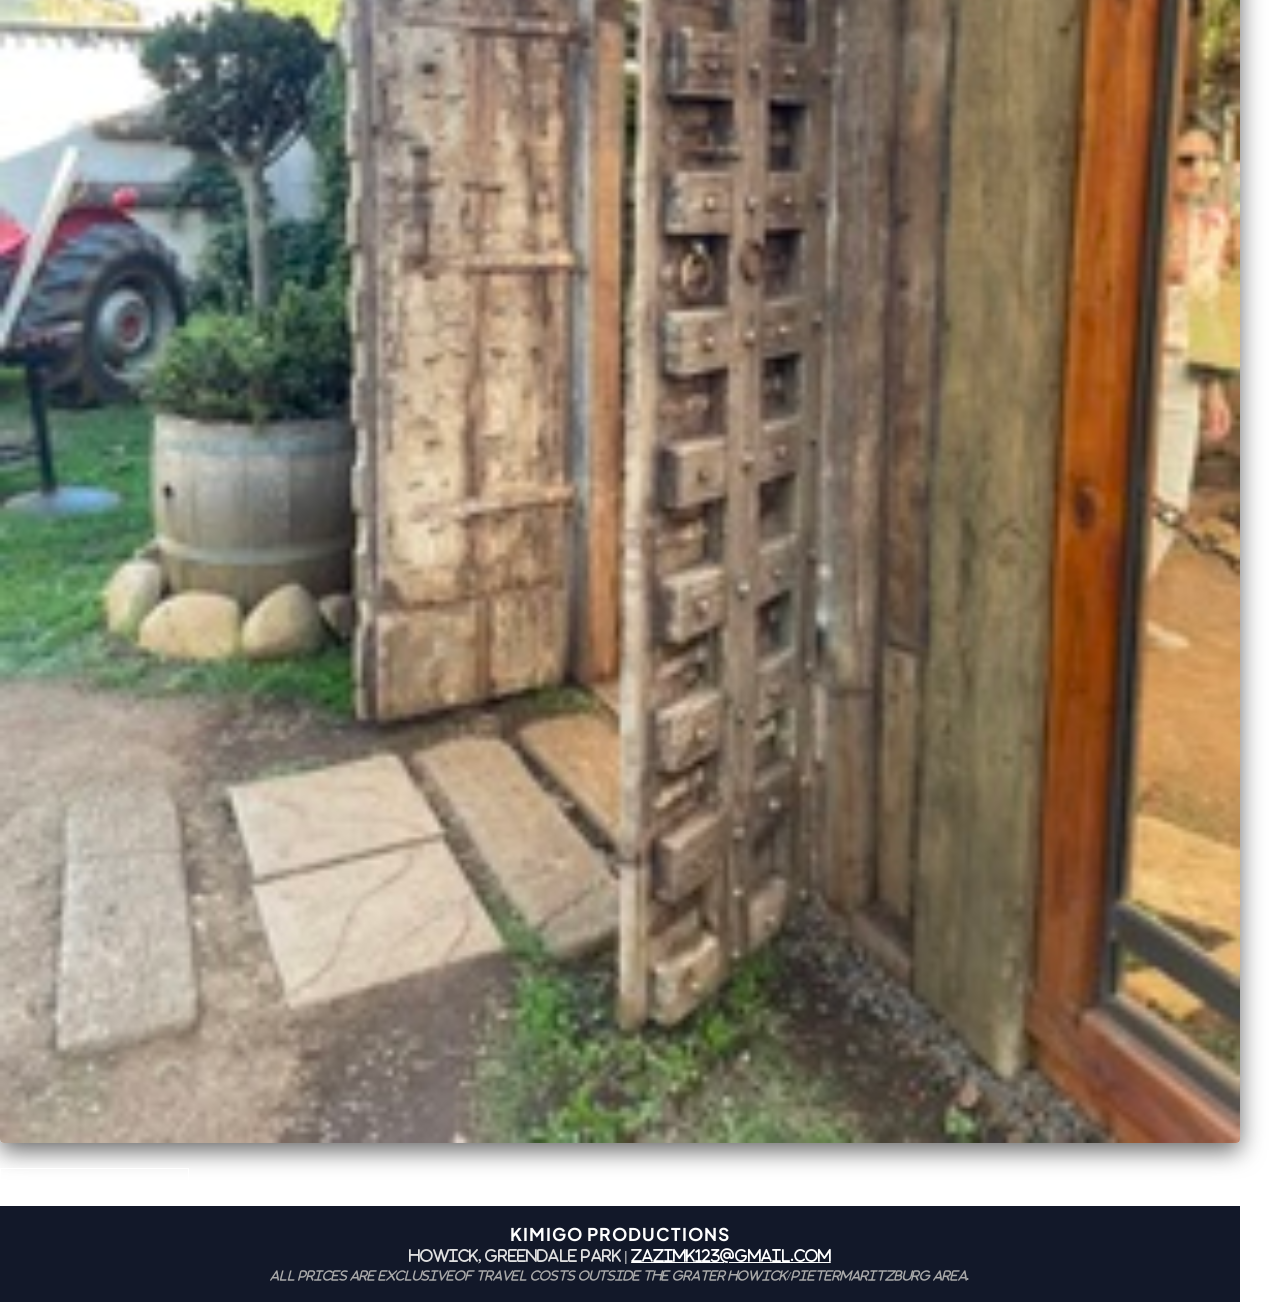
==== commit 071ac455: "edit" ====
--- a/index.html
+++ b/index.html
@@ -77,20 +77,32 @@
 		</div>
 	</section>
 	
-	<section class="full-width-gallery">
-		<div class="full-width-photo">
-			<img src="image0.jpeg" alt="image of bird statues">
-		</div>
-		<div class="full-width-photo">
-			<image src="image1.jpeg" alt="image of wooden door">
-		</div>
-		<div class="full-width-photo">
-			<img src="image2.jpeg" alt="image of a chicken">
-		</div>
-		<div class="full-width-photo">
-			<img src="imgage3.jpeg" alt="image of a flower">
+	<section class="portfolio-story">
+		<div class="story-block">
+			<p class="story-quote">
+				"WE CREATE VISUALLY COMPELLING AND EMOTIONALLY RESONANT CONTENT TAILORED FOR YOUR BRAND."
+			</p>
+			<div class="story-photo">
+				<img src="image0.jpeg" alt="Kimigo Production Filming">
+			</div>
+			<div class="story-caption">
+				<a href="rates.html" class="btn-outline">See My Work</a>
+			</div>
 		</div>
 		
+		<!-- Block 2 -->
+		<div class"story-block">
+			<p class="story-quote">
+				" WE CAPTURE EVERY MOMENT WITH PRECISION, HIGH-END AUDIO, AND CINEMATIC DETAIL."
+			</p>
+			<div class="story-photo">
+				<img src="image1.jpeg" alt="Kimigo Production Equipment">
+			</div>
+			<div class="story-caption">
+				<a href="contact.html" class="btn-outline">Get In Touch</a>
+			</div>
+		</div>
+	</section>
 	<footer>
 		<footer class="site-footer">
 			<div class="footer-container">
--- a/style.css
+++ b/style.css
@@ -539,23 +539,55 @@
 .price-card .btn:hover {
 	background-color: £b20710;
 }
-.full-width-gallery {
-	width: 100%;
-	margin: 40px 0;
+.portforlio-story {
+	width: 90%;
+	max-width: 1000px;
+	margin: 50px auto;
 	padding: 0;
-}
-.full-width-photo {
-	width: 100%;
-	margin-bottom: 20px;
+	text-align: center;
+}
+.story-block {
+	margin-bottom: 70px;
+}
+.story-quote {
+	font-size: 1.15rem;
+	font-weight: 300;
+	line-height: 1.6;
+	letter-spacing: 1.5px;
+	text-transform: uppercase;
+	color: #e0e0e0;
+	margin-bottom: 25px;
+	padding: 0 10px;
+}
+.story-photo {
+	width: 100%;
+	border-radius: 4px;
 	overflow: hidden;
-}
-.full-width-photo img {
-	width: 100vw;
-	max-width: 100%;
-	height: auto;
+	box-shadow: 0 8px 25px rgba(0, 0, 0, 0.6);
+}
+.story-photo img {
+	width: 100%;
+	height:auto;
 	display: block;
 	object-fit: cover;
 }
+.story-caption {
+	margin-top: 25px;
+}
+.story-caption .btn-outline {
+	display: inline-block;
+	color: #ffffff;
+	border: 1px solid #ffffff;
+	padding: 10px 25px;
+	text-decoration: none;
+	font-size: 0.95rem;
+	letter-spacing: 1px;
+	transition: all 0.3s ease;
+}
+.story-caption .btn-outline:hover {
+	background-color: #e50914;
+	border-color: #e50914;
+}
 
 	
 	
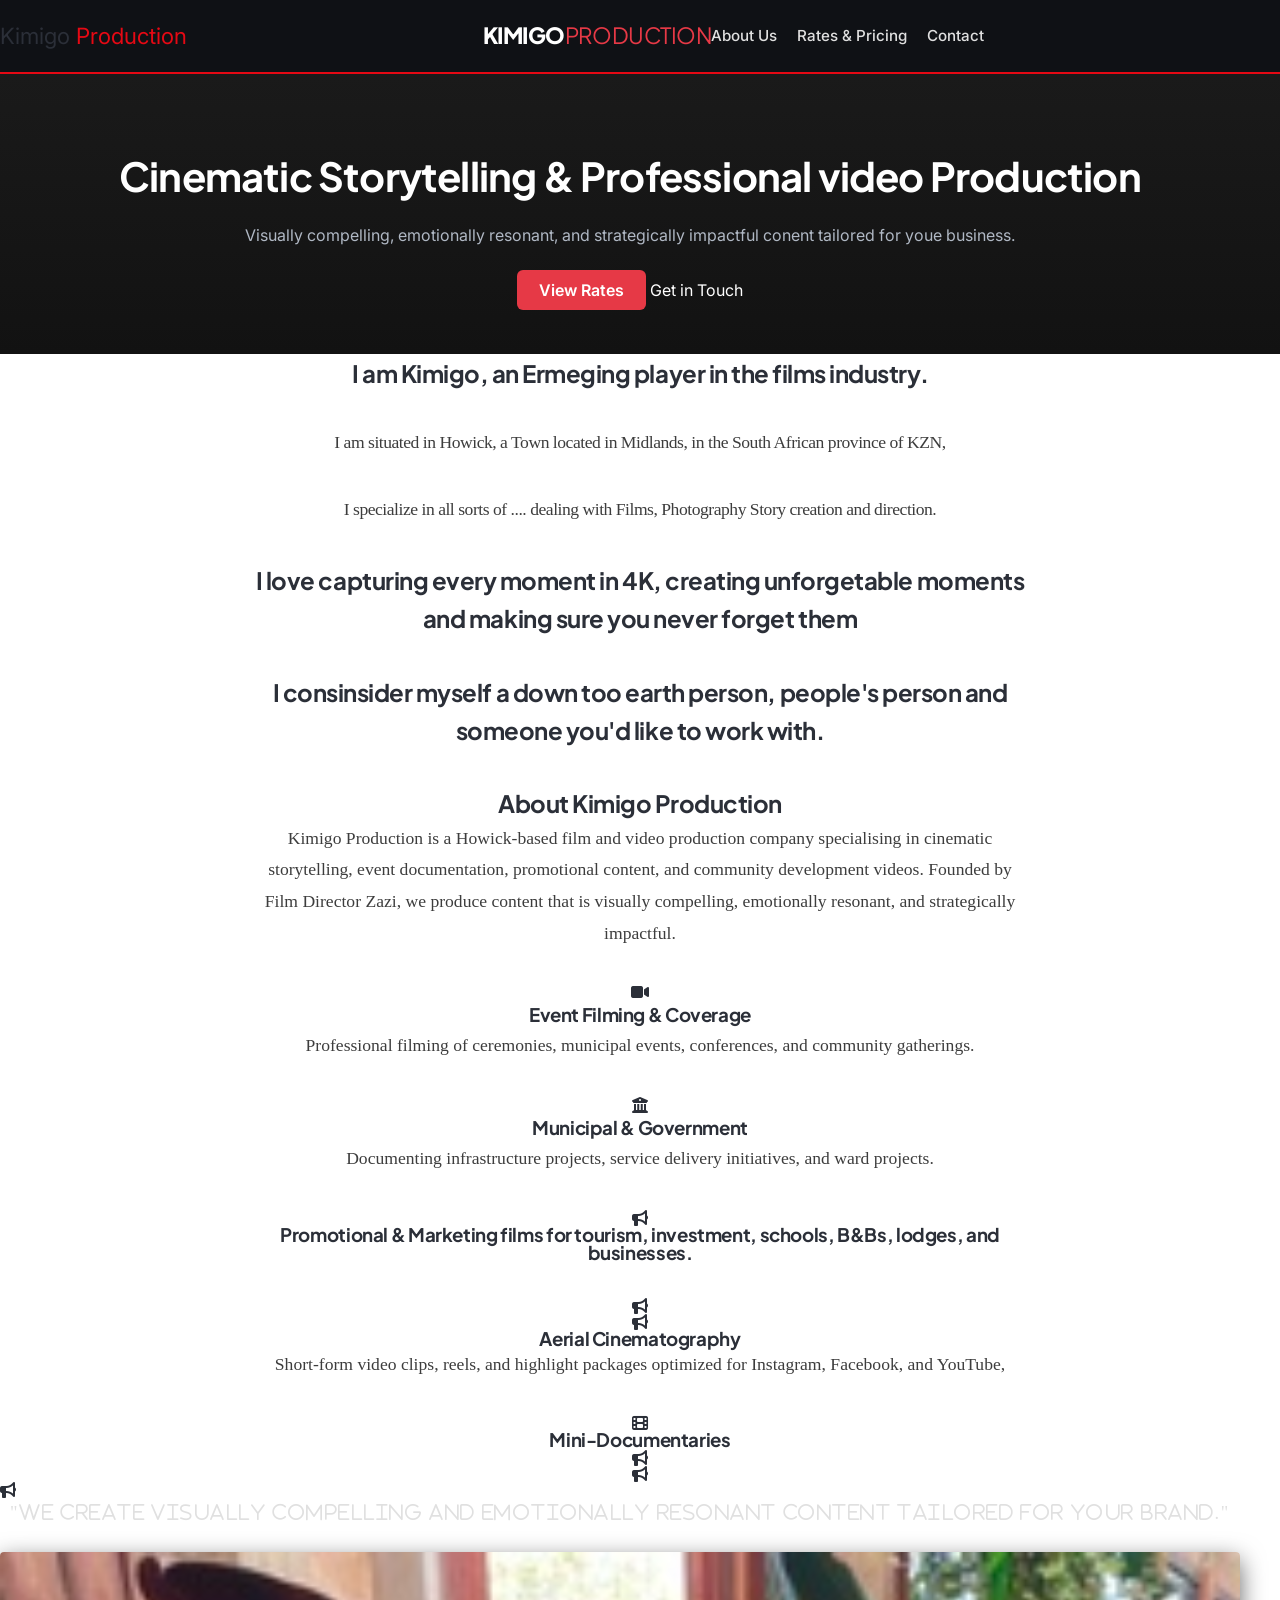
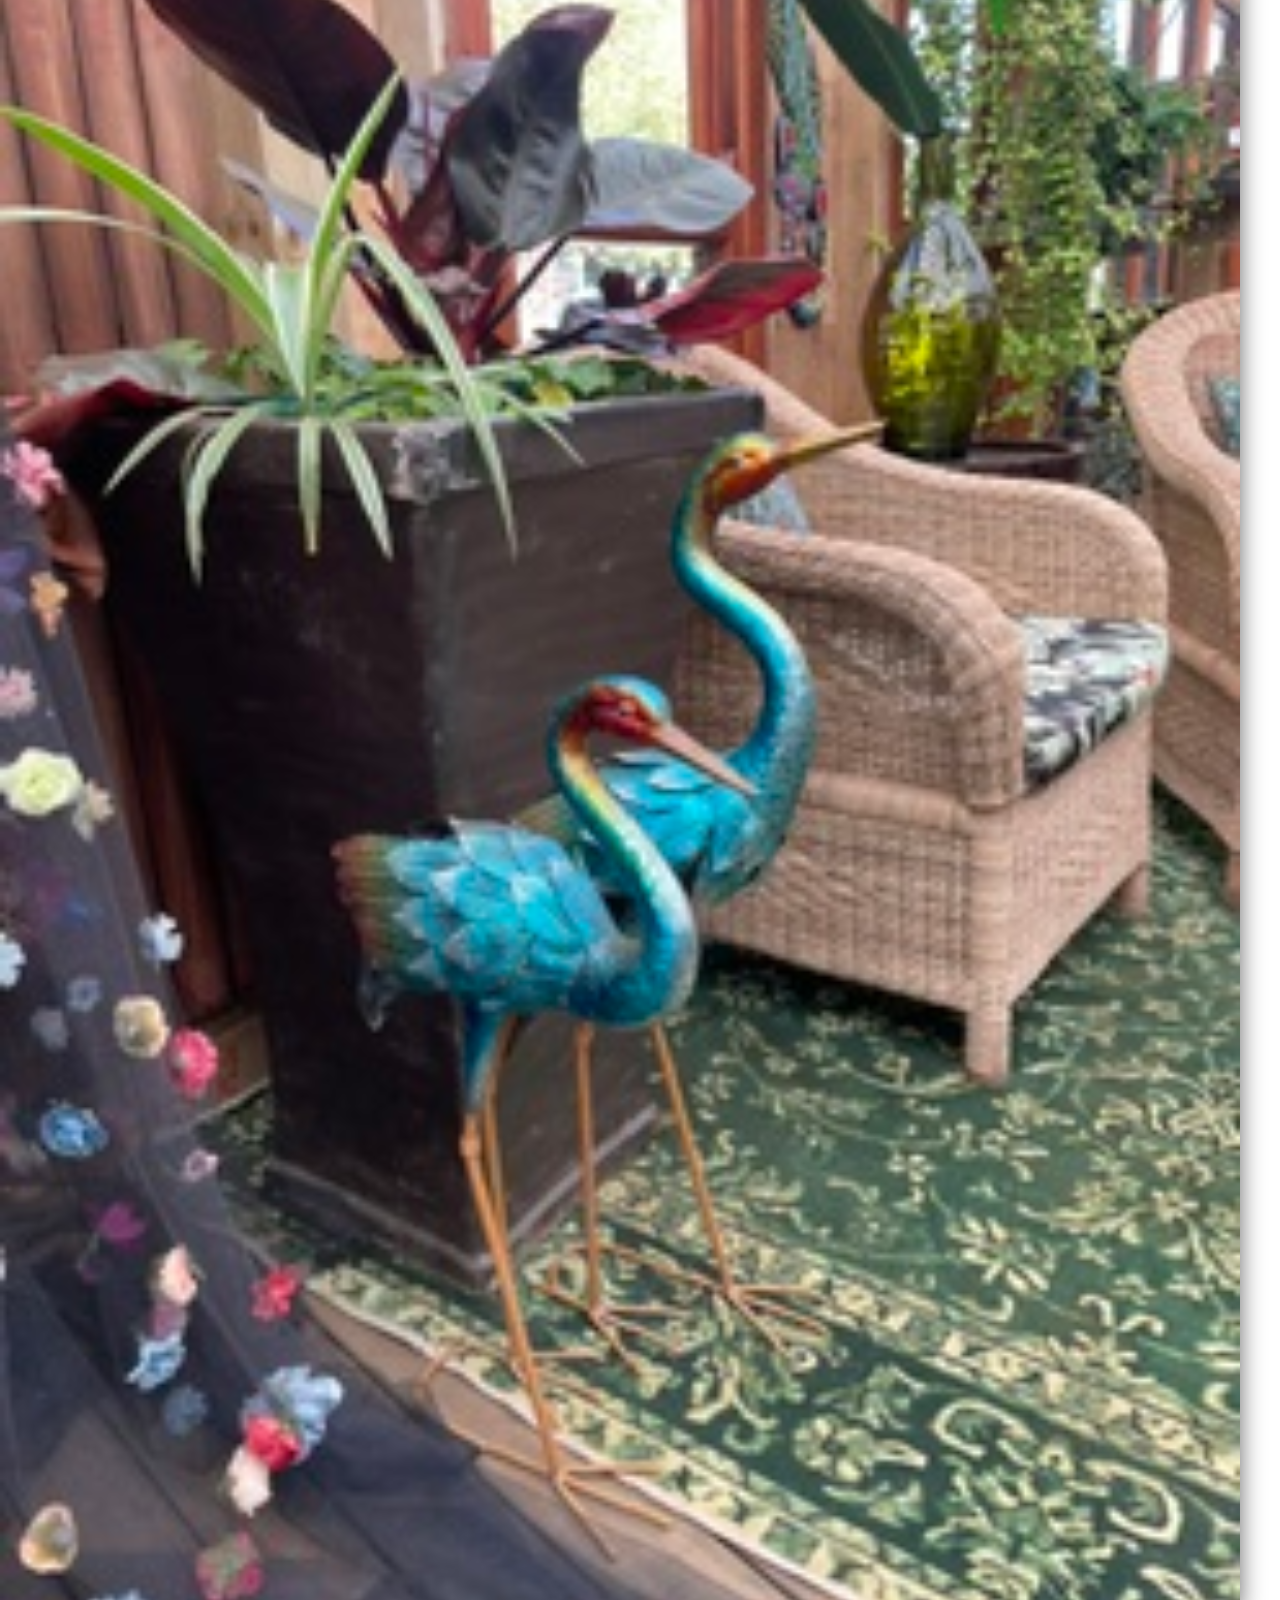
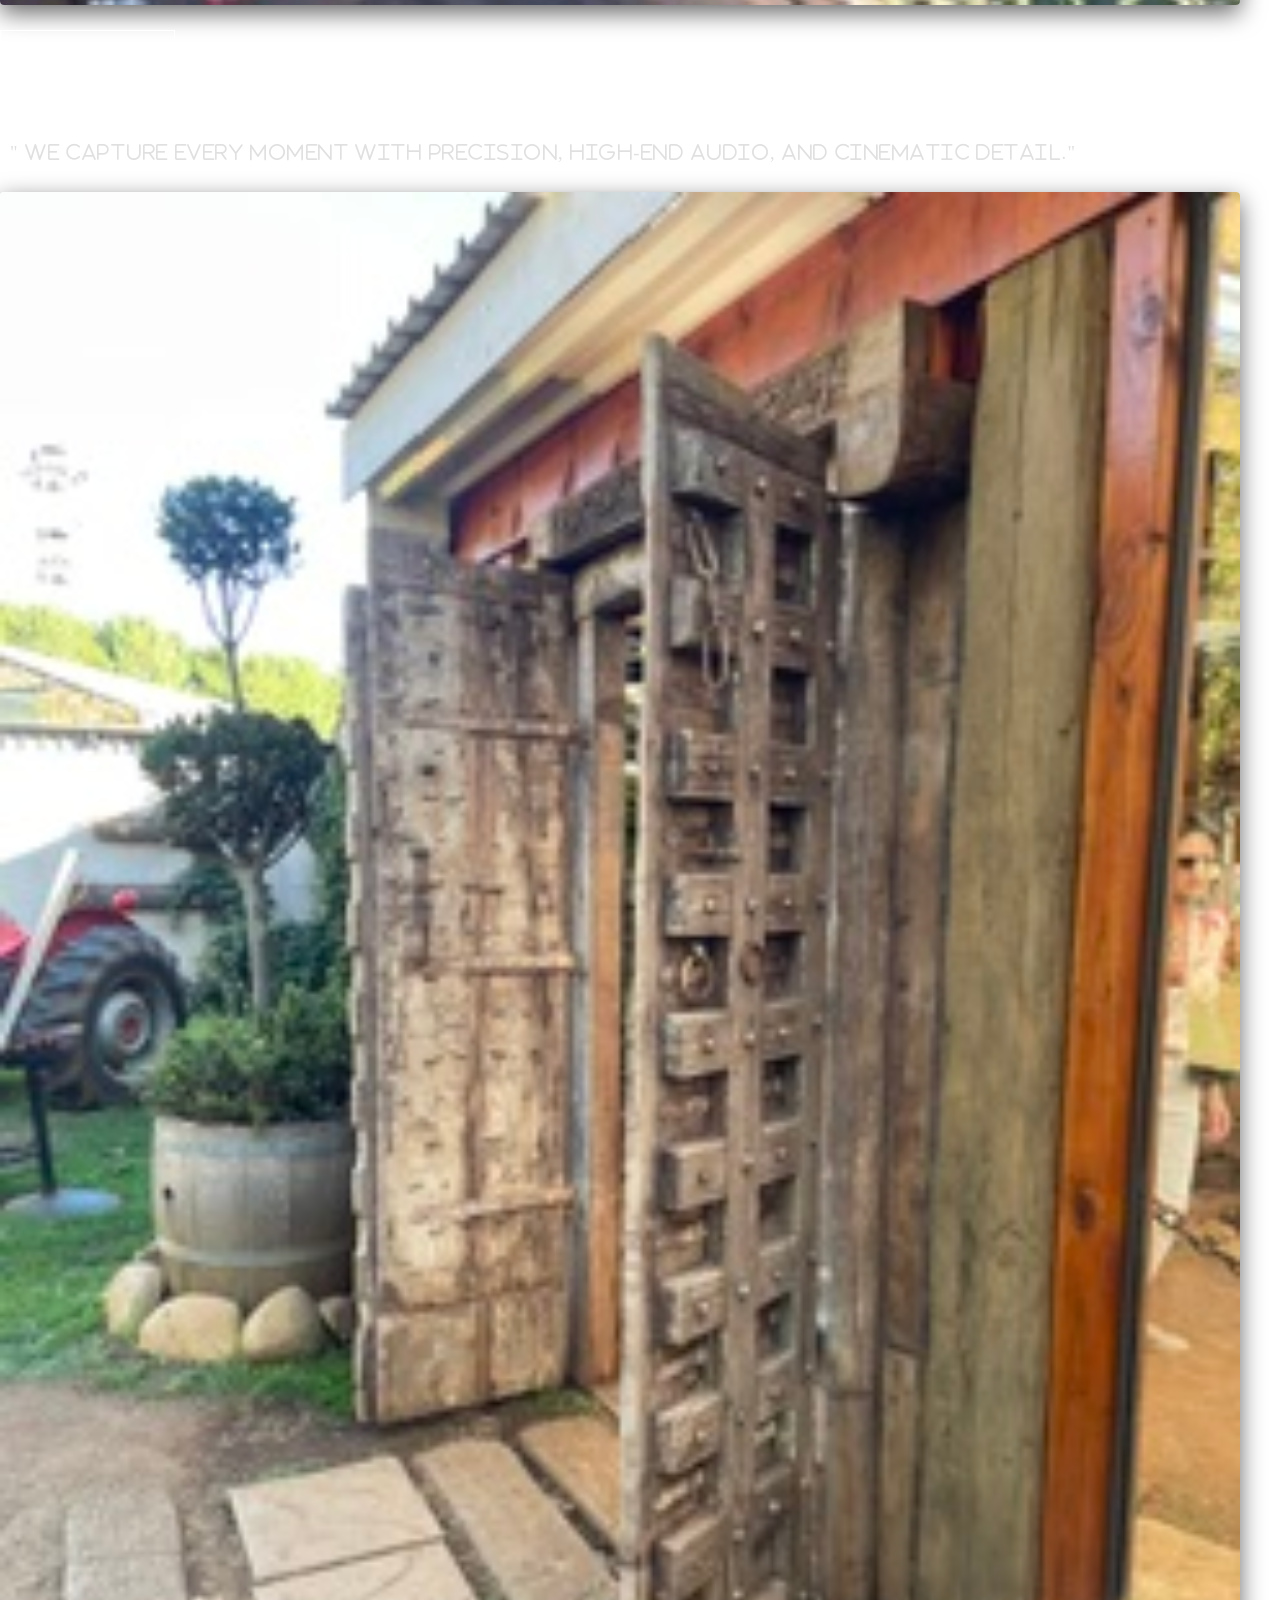
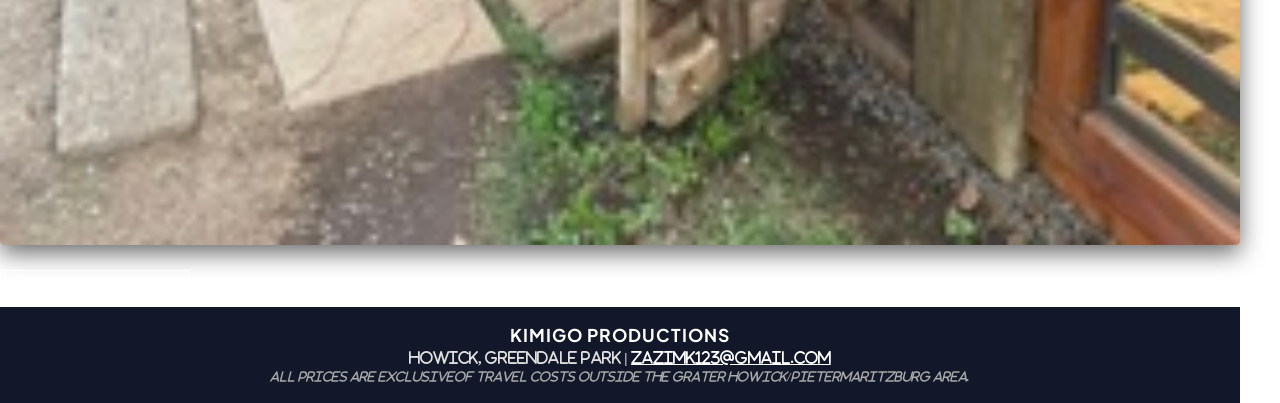
==== commit 2ed69655: "change" ====
--- a/index.html
+++ b/index.html
@@ -42,6 +42,17 @@
 	
 	<!-- 1. ABOUT SECTION (Company Intro & Capabilities) -->
 	<section id="about" class="about-section">
+	<div class="about-section">	
+		<h1>I am Kimigo, an Ermeging player in the films industry.</p>
+		<p>I am situated in Howick, a Town located in Midlands, in the South African province of KZN,</p>
+		
+		<p>I specialize in all sorts of .... dealing with Films, Photography Story creation and direction.</p>
+		
+		</p>I love capturing every moment in 4K, creating unforgetable moments and making sure you never forget them</p>
+		
+		</p>I consinsider myself a down too earth person, people's person and someone you'd like to work with.</p>
+	</div>
+	
 		<div class="container">
 			<div class="about-header">
 				<h2>About Kimigo Production</h2>
--- a/style.css
+++ b/style.css
@@ -588,6 +588,18 @@
 	background-color: #e50914;
 	border-color: #e50914;
 }
-
+.about-section {
+	max-width: 800px;
+	margin: 0 auto;
+	text-align: center;
+}.about-section p {
+	font-family: 'Playfair Display', Georgia, serif;
+	font-size: 1.1rem;
+	font-weight: 400;
+	color: #3d3d3d;
+	text-transform: uppercase;
+	line-height: 1.8;
+	margin-bottom: 35px;
+}
 	
 	
